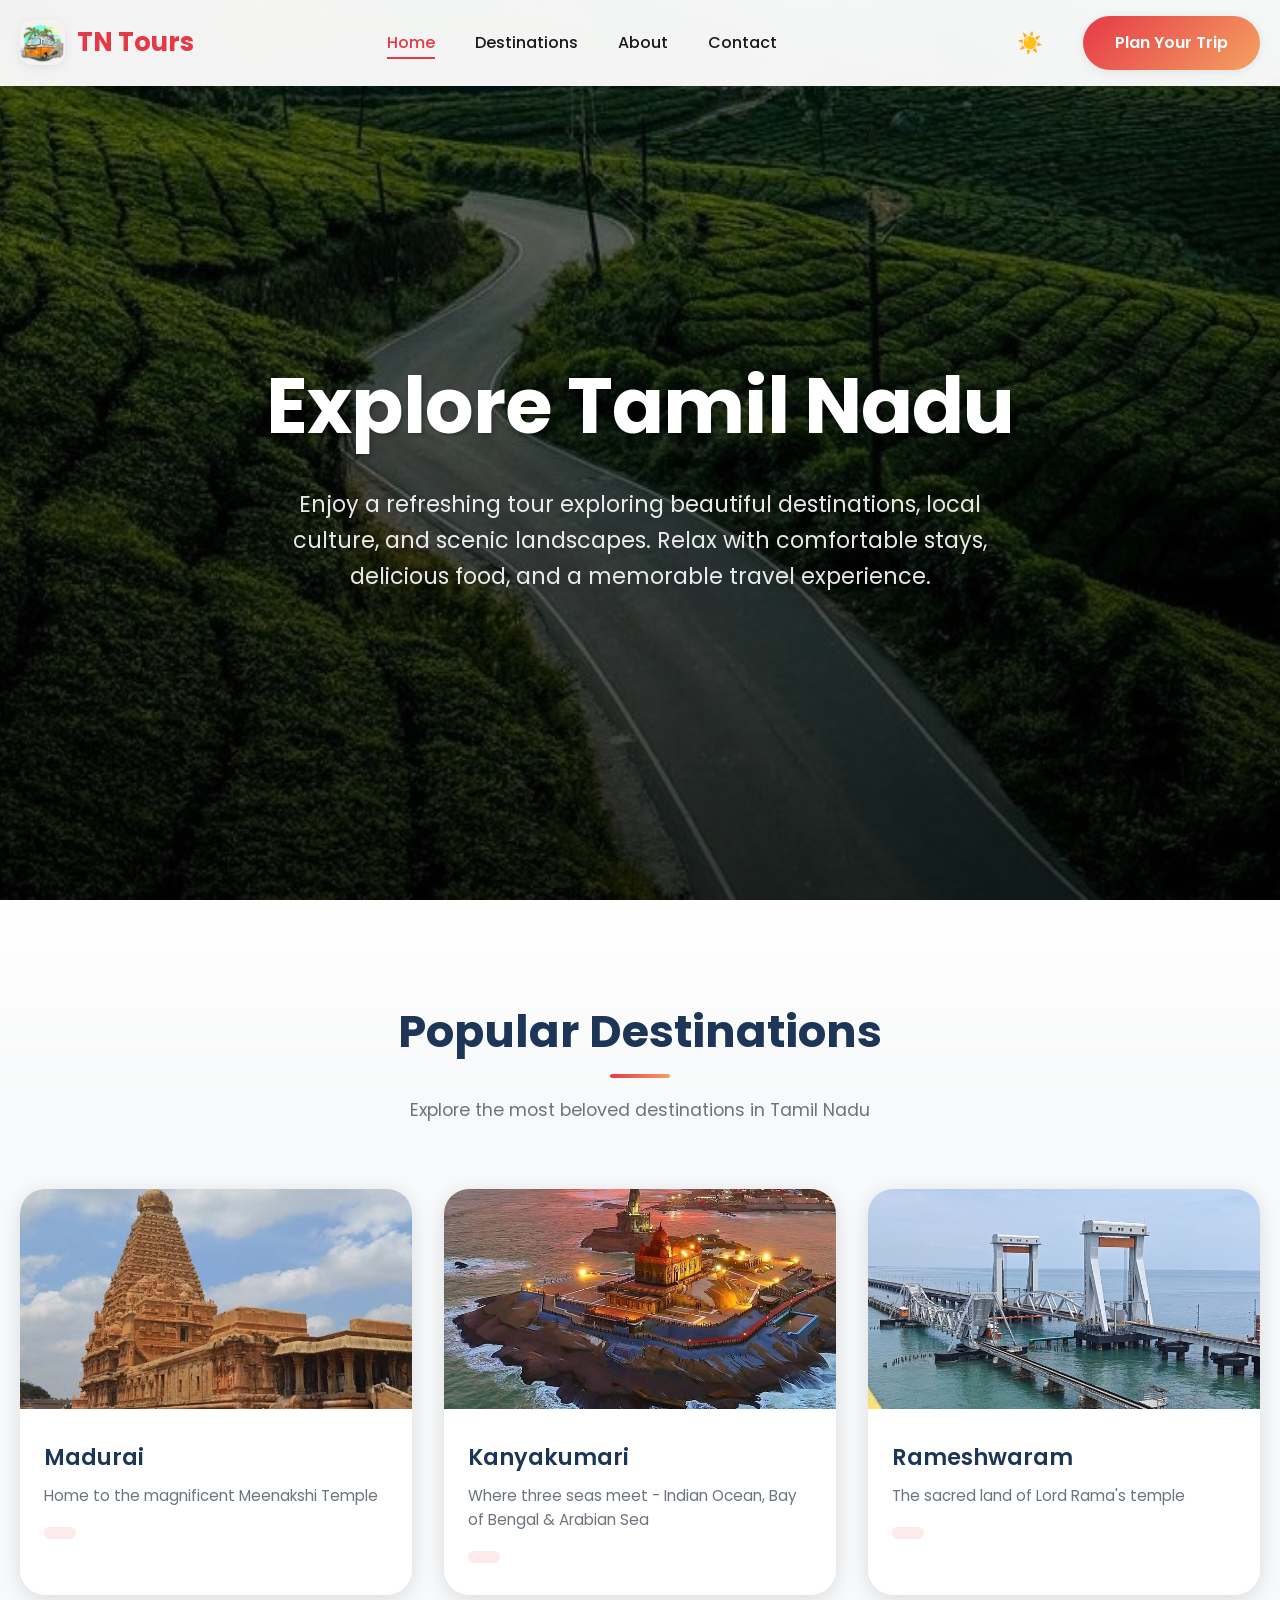
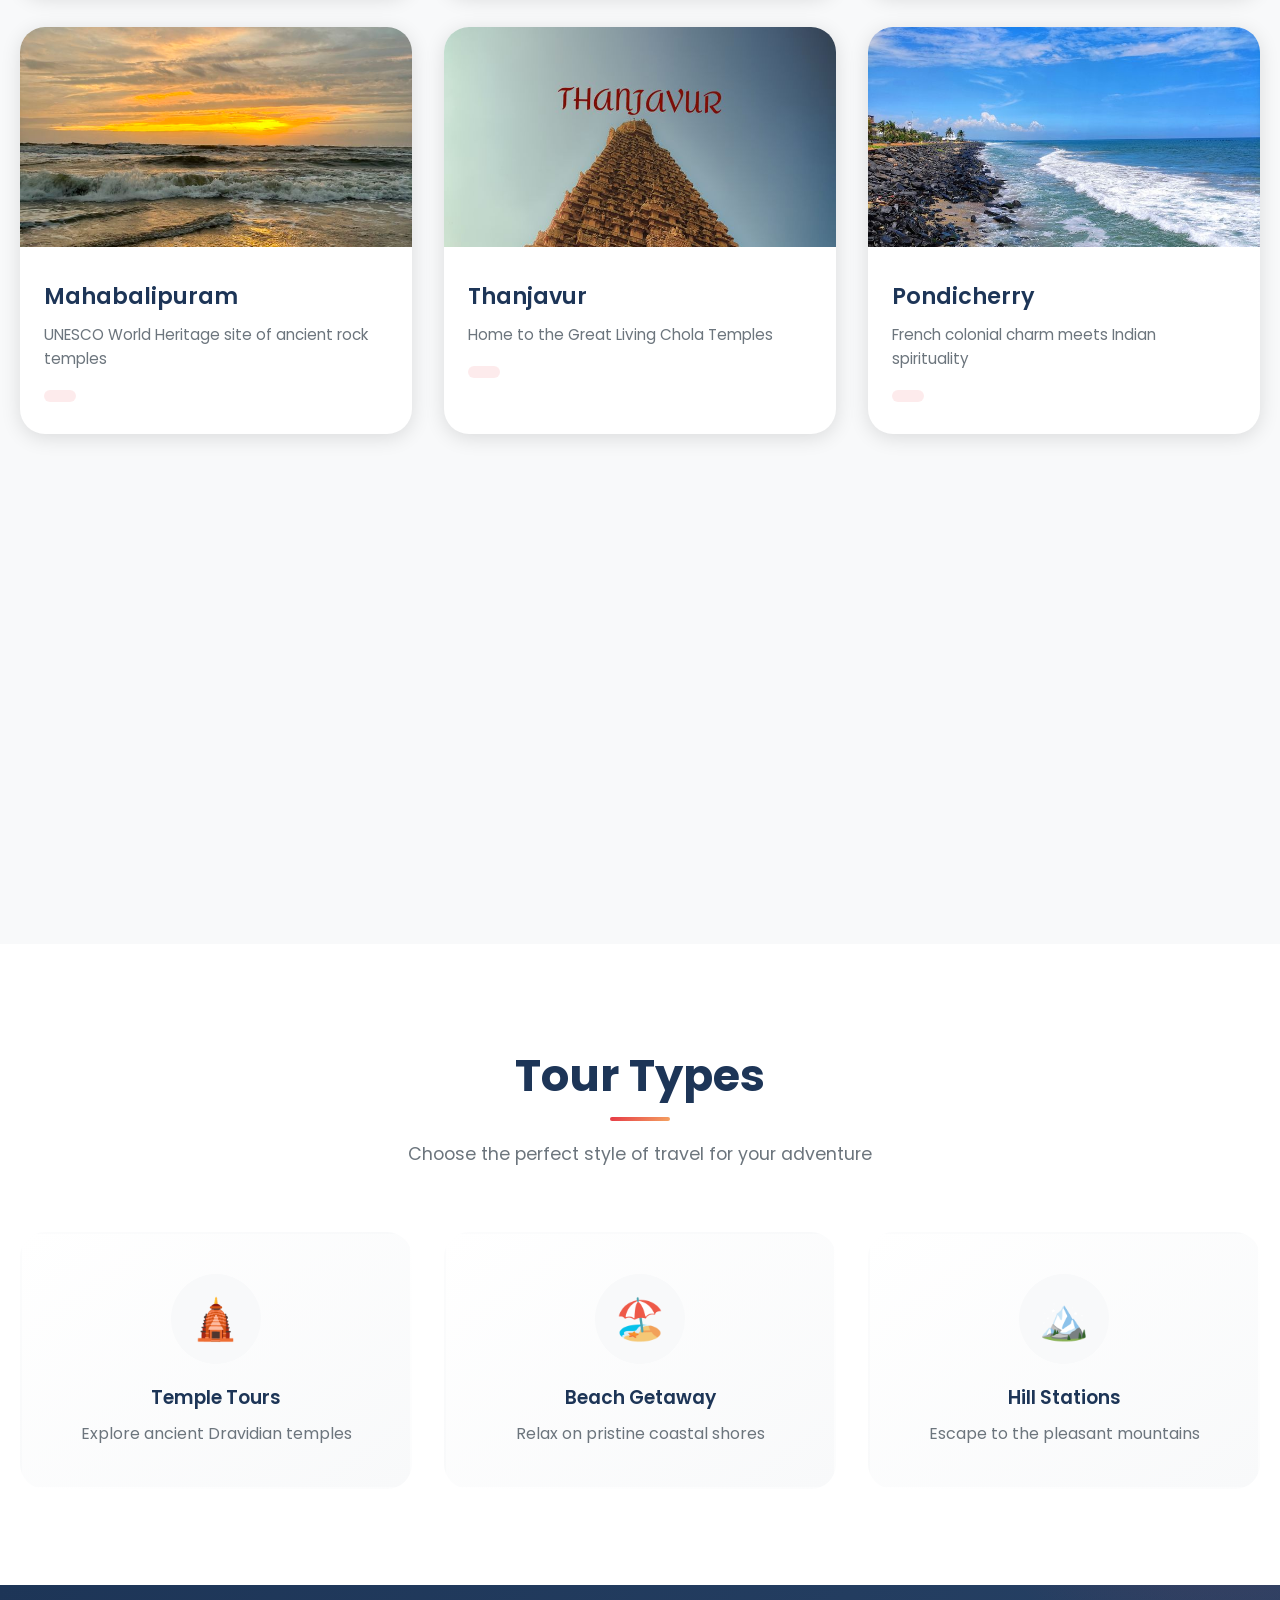
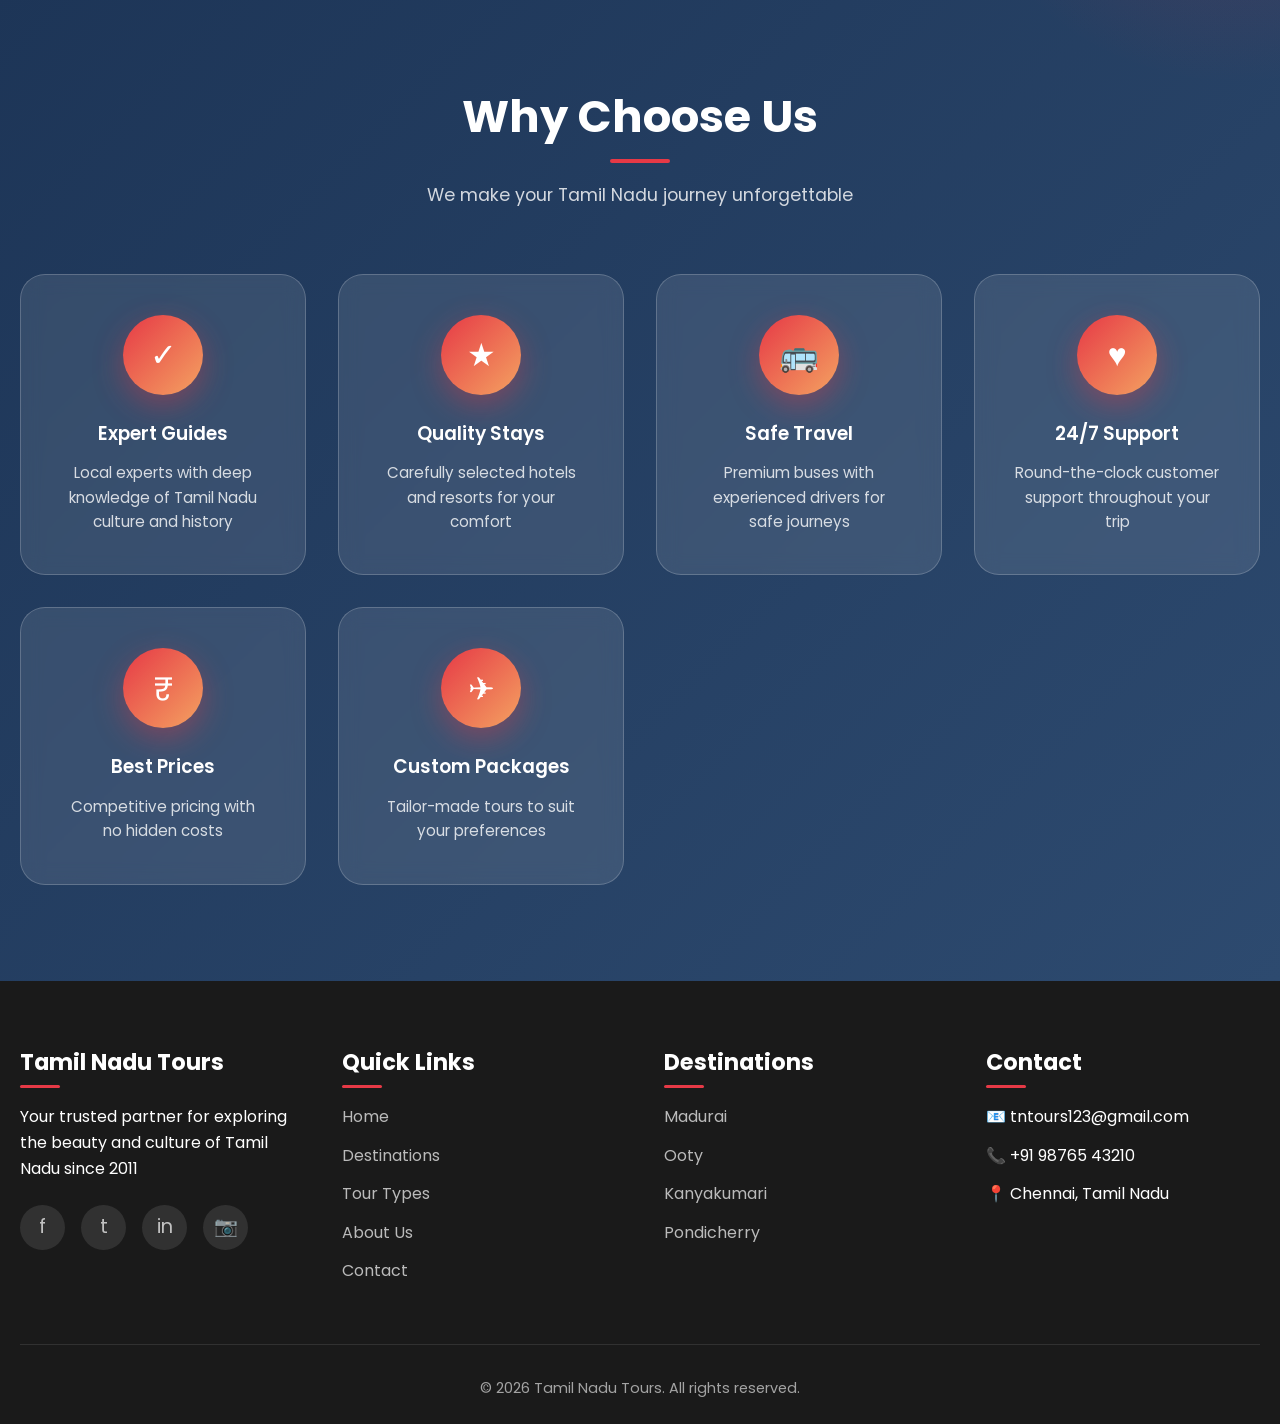
==== index.html @ 3fa40054 "moved index.html to root" ====
<!DOCTYPE html>
<html lang="en">
<head>
    <meta charset="UTF-8">
    <meta name="viewport" content="width=device-width, initial-scale=1.0">
    <title>Tamil Nadu Tour - Explore the Land of Temples</title>
    <meta name="description" content="Discover the ancient temples, pristine beaches, and rich cultural heritage of South India's most enchanting destination">
    <link href="https://fonts.googleapis.com/css2?family=Poppins:wght@300;400;500;600;700&display=swap" rel="stylesheet">
    <link rel="stylesheet" href="../CSS/styles.css">
</head>
<body>
    <div class="loading">
        <div class="loader"></div>
    </div>

    <header>
        <div class="container">
            <nav>
                <a href="#" class="logo">
                    <img src="../IMG/logo.png" alt="Tamil Nadu Tours">
                    TN Tours
                </a>
                <ul class="nav-links">
                    <li><a href="index.html" class="active">Home</a></li>
                    <li><a href="#destinations">Destinations</a></li>
                    <li><a href="about.html">About</a></li>
                    <li><a href="contact.html">Contact</a></li>
                    <li><a href="booking.html" class="mobile-cta">Book Now</a></li>
                </ul>
                <div class="nav-actions">
                    <button class="theme-toggle" id="themeToggle" aria-label="Toggle theme">
                        <span class="sun">☀️</span>
                        <span class="moon">🌙</span>
                    </button>
                    <div class="menu-toggle">
                        <span></span>
                        <span></span>
                        <span></span>
                    </div>
                </div>
                <a href="booking.html" class="btn">Plan Your Trip</a>
            </nav>
        </div>
    </header>

    <section class="hero">
        <div class="hero-content">
            <h1>Explore Tamil Nadu</h1>
            <p>Enjoy a refreshing tour exploring beautiful destinations, local culture, and scenic landscapes.
Relax with comfortable stays, delicious food, and a memorable travel experience.</p>
        </div>
    </section>

    <section class="destinations" id="destinations">
        <div class="container">
            <div class="section-title">
                <h2>Popular Destinations</h2>
                <p>Explore the most beloved destinations in Tamil Nadu</p>
            </div>
            
            <div class="destination-grid">
                <div class="destination-card animate-on-scroll stagger-1">
                    <img src="../IMG/Temple.jpg" alt="Madurai">
                    <div class="destination-info">
                        <h3>Madurai</h3>
                        <p>Home to the magnificent Meenakshi Temple</p>
                        <span class="price"></span>
                    </div>
            
                </div>
                
                <div class="destination-card animate-on-scroll stagger-2">
                    <img src="../IMG/Kanyakumari.jpg" alt="Kanyakumari">
                    <div class="destination-info">
                        <h3>Kanyakumari</h3>
                        <p>Where three seas meet - Indian Ocean, Bay of Bengal & Arabian Sea</p>
                        <span class="price"></span>
                    </div>
                </div>
                
                <div class="destination-card animate-on-scroll stagger-3">
                    <img src="../IMG/Rameshwaram.jpg" alt="Rameshwaram">
                    <div class="destination-info">
                        <h3>Rameshwaram</h3>
                        <p>The sacred land of Lord Rama's temple</p>
                        <span class="price"></span>
                    </div>
                </div>
        
                <div class="destination-card animate-on-scroll stagger-4">
                    <img src="../IMG/Mahabalipuram.jpg" alt="Mahabalipuram">
                    <div class="destination-info">
                        <h3>Mahabalipuram</h3>
                        <p>UNESCO World Heritage site of ancient rock temples</p>
                        <span class="price"></span>
                    </div>
                </div>
                
                <div class="destination-card animate-on-scroll stagger-5">
                    <img src="../IMG/Thanjavur.jpg" alt="Thanjavur">
                    <div class="destination-info">
                        <h3>Thanjavur</h3>
                        <p>Home to the Great Living Chola Temples</p>
                        <span class="price"></span>
                    </div>
                </div>
                
                <div class="destination-card animate-on-scroll stagger-6">
                    <img src="../IMG/Pondicherry.jpg" alt="Pondicherry">
                    <div class="destination-info">
                        <h3>Pondicherry</h3>
                        <p>French colonial charm meets Indian spirituality</p>
                        <span class="price"></span>
                    </div>
                </div>

                <div class="destination-card animate-on-scroll stagger-7">
                    <img src="../IMG/Kodaikanal.jpg" alt="Kodaikanal">
                    <div class="destination-info">
                        <h3>Kodaikanal</h3>
                        <p>Kodaikanal scenic hill station misty paradise</p>
                        <span class="price"></span>
                    </div>
                </div>

                <div class="destination-card animate-on-scroll stagger-8">
                    <img src="../IMG/Ooty.jpg" alt="Ooty">
                    <div class="destination-info">
                        <h3>Ooty</h3>
                        <p>Ooty cool hill station tea gardens</p>
                        <span class="price"></span>
                    </div>
                </div>
            </div>
        </div>
    </section>

    <section class="tour-types" id="tour-types">
        <div class="container">
            <div class="section-title">
                <h2>Tour Types</h2>
                <p>Choose the perfect style of travel for your adventure</p>
            </div>

            <div class="type-grid">
                <div class="type-card animate-on-scroll">
                    <span class="icon">🛕</span>
                    <h3>Temple Tours</h3>
                    <p>Explore ancient Dravidian temples</p>
                </div>
                
                <div class="type-card animate-on-scroll">
                    <span class="icon">🏖️</span>
                    <h3>Beach Getaway</h3>
                    <p>Relax on pristine coastal shores</p>
                </div>
                
                <div class="type-card animate-on-scroll">
                    <span class="icon">🏔️</span>
                    <h3>Hill Stations</h3>
                    <p>Escape to the pleasant mountains</p>
                </div>
            </div>
        </div>
    </section>

    <section class="features">
        <div class="container">
            <div class="section-title">
                <h2>Why Choose Us</h2>
                <p>We make your Tamil Nadu journey unforgettable</p>
            </div>
            
            <div class="feature-grid">
                <div class="feature-card animate-on-scroll">
                    <div class="feature-icon">✓</div>
                    <h3>Expert Guides</h3>
                    <p>Local experts with deep knowledge of Tamil Nadu culture and history</p>
                </div>
                
                <div class="feature-card animate-on-scroll">
                    <div class="feature-icon">★</div>
                    <h3>Quality Stays</h3>
                    <p>Carefully selected hotels and resorts for your comfort</p>
                </div>
                
                <div class="feature-card animate-on-scroll">
                    <div class="feature-icon">🚌</div>
                    <h3>Safe Travel</h3>
                    <p>Premium buses with experienced drivers for safe journeys</p>
                </div>
                
                <div class="feature-card animate-on-scroll">
                    <div class="feature-icon">♥</div>
                    <h3>24/7 Support</h3>
                    <p>Round-the-clock customer support throughout your trip</p>
                </div>
                
                <div class="feature-card animate-on-scroll">
                    <div class="feature-icon">₹</div>
                    <h3>Best Prices</h3>
                    <p>Competitive pricing with no hidden costs</p>
                </div>
                
                <div class="feature-card animate-on-scroll">
                    <div class="feature-icon">✈</div>
                    <h3>Custom Packages</h3>
                    <p>Tailor-made tours to suit your preferences</p>
                </div>
            </div>
        </div>
    </section>

    <footer>
        <div class="container">
            <div class="footer-grid">
                <div class="footer-col">
                    <h3>Tamil Nadu Tours</h3>
                    <p>Your trusted partner for exploring the beauty and culture of Tamil Nadu since 2011</p>
                    <div class="social-links">
                        <a href="#">f</a>
                        <a href="#">t</a>
                        <a href="#">in</a>
                        <a href="#">📷</a>
                    </div>
                </div>
                
                <div class="footer-col">
                    <h3>Quick Links</h3>
                    <ul>
                        <li><a href="#">Home</a></li>
                        <li><a href="#destinations">Destinations</a></li>
                        <li><a href="#tour-types">Tour Types</a></li>
                        <li><a href="about.html">About Us</a></li>
                        <li><a href="contact.html">Contact</a></li>
                    </ul>
                </div>
                
                <div class="footer-col">
                    <h3>Destinations</h3>
                    <ul>
                        <li><a href="#">Madurai</a></li>
                        <li><a href="#">Ooty</a></li>
                        <li><a href="#">Kanyakumari</a></li>
                        <li><a href="#">Pondicherry</a></li>
                    </ul>
                </div>
                
                <div class="footer-col">
                    <h3>Contact</h3>
                    <ul>
                        <li>📧 tntours123@gmail.com</li>
                        <li>📞 +91 98765 43210</li>
                        <li>📍 Chennai, Tamil Nadu</li>
                    </ul>
                </div>
            </div>
            
            <div class="footer-bottom">
                <p>© 2026 Tamil Nadu Tours. All rights reserved.</p>
            </div>
        </div>
    </footer>
    <script src="../JS/script.js"></script>
</body>
</html>
---- CSS/styles.css ----
:root {
    --primary: #e63946;
    --primary-dark: #c1121f;
    --primary-light: #ff6b6b;
    --secondary: #1d3557;
    --secondary-light: #2d4a6f;
    --accent: #f4a261;
    --accent-light: #f7b98a;
    --light: #f8f9fa;
    --light-alt: #e9ecef;
    --dark: #1a1a1a;
    --dark-alt: #2d2d2d;
    --gray: #6c757d;
    --gray-light: #adb5bd;
    --white: #ffffff;
    --shadow-sm: 0 2px 10px rgba(0,0,0,0.08);
    --shadow-md: 0 4px 20px rgba(0,0,0,0.12);
    --shadow-lg: 0 10px 40px rgba(0,0,0,0.15);
    --shadow-glow: 0 0 30px rgba(230, 57, 70, 0.3);
    --transition: all 0.3s cubic-bezier(0.4, 0, 0.2, 1);
    --transition-slow: all 0.5s cubic-bezier(0.4, 0, 0.2, 1);
    --glass: rgba(255, 255, 255, 0.1);
    --glass-border: rgba(255, 255, 255, 0.2);
    --radius-sm: 8px;
    --radius-md: 15px;
    --radius-lg: 25px;
    --radius-xl: 40px;
    --gradient-hero: linear-gradient(135deg, #1d3557 0%, #457b9d 100%);
    --gradient-card: linear-gradient(145deg, #ffffff 0%, #f8f9fa 100%);
    --gradient-accent: linear-gradient(135deg, #e63946 0%, #f4a261 100%);
}

[data-theme="dark"] {
    --light: #1a1a1a;
    --light-alt: #2d2d2d;
    --dark: #ffffff;
    --dark-alt: #b0b0b0;
    --gray: #7a7a7a;
    --gray-light: #5a5a5a;
    --white: #1a1a1a;
    --glass: rgba(0, 0, 0, 0.2);
    --glass-border: rgba(255, 255, 255, 0.1);
    --gradient-card: linear-gradient(145deg, #2d2d2d 0%, #1a1a1a 100%);
}

* {
    margin: 0;
    padding: 0;
    box-sizing: border-box;
    font-family: 'Poppins', sans-serif;
}

html {
    scroll-behavior: smooth;
}

body {
    background: var(--light);
    color: var(--dark);
    line-height: 1.6;
    overflow-x: hidden;
}

.container {
    max-width: 1400px;
    margin: 0 auto;
    padding: 0 20px;
}

/* Scrollbar */
::-webkit-scrollbar {
    width: 10px;
}

::-webkit-scrollbar-track {
    background: var(--light);
}

::-webkit-scrollbar-thumb {
    background: var(--primary);
    border-radius: 5px;
}

::-webkit-scrollbar-thumb:hover {
    background: var(--primary-dark);
}

/* Header */
header {
    background: rgba(255, 255, 255, 0.95);
    backdrop-filter: blur(20px);
    box-shadow: var(--shadow-sm);
    position: fixed;
    width: 100%;
    top: 0;
    z-index: 1000;
    transition: var(--transition);
}

[data-theme="dark"] header {
    background: rgba(26, 26, 26, 0.95);
}

header.scrolled {
    padding: 0;
    box-shadow: var(--shadow-md);
}

nav {
    display: flex;
    justify-content: space-between;
    align-items: center;
    padding: 1rem 0;
    gap: 2rem;
}

nav > .logo {
    flex-shrink: 0;
}

nav > .nav-links {
    flex: 1;
    justify-content: center;
}

nav > .nav-actions {
    flex-shrink: 0;
}

nav > .btn {
    flex-shrink: 0;
    display: inline-flex;
}

@media (max-width: 768px) {
    nav > .btn {
        display: none;
    }
}

.logo {
    display: flex;
    align-items: center;
    gap: 12px;
    font-size: 1.6rem;
    font-weight: 700;
    color: var(--primary);
    text-decoration: none;
    transition: var(--transition);
}

.logo:hover {
    transform: scale(1.02);
}

.logo img {
    width: 45px;
    height: 45px;
    border-radius: 12px;
    object-fit: cover;
    box-shadow: var(--shadow-sm);
}

.nav-links {
    display: flex;
    gap: 2.5rem;
    list-style: none;
}

.mobile-cta {
    display: none;
}

@media (max-width: 768px) {
    .mobile-cta {
        display: block;
    }
    
    .mobile-cta a {
        display: inline-block;
        padding: 12px 30px;
        background: var(--primary);
        color: var(--white);
        text-decoration: none;
        border-radius: var(--radius-xl);
        font-weight: 600;
    }
    
    nav > .btn {
        display: none;
    }
}

@media (max-width: 768px) {
    .mobile-cta {
        display: block;
    }
    
    .mobile-cta a {
        display: inline-block;
        padding: 12px 30px;
        background: var(--primary);
        color: var(--white);
        text-decoration: none;
        border-radius: var(--radius-xl);
        font-weight: 600;
    }
}

.nav-links a {
    text-decoration: none;
    color: var(--dark);
    font-weight: 500;
    font-size: 1rem;
    transition: var(--transition);
    position: relative;
}

.nav-links a::after {
    content: '';
    position: absolute;
    bottom: -5px;
    left: 0;
    width: 0;
    height: 2px;
    background: var(--primary);
    transition: var(--transition);
}

.nav-links a:hover::after,
.nav-links a.active::after {
    width: 100%;
}

.nav-links a:hover,
.nav-links a.active {
    color: var(--primary);
}

/* Buttons */
.btn {
    display: inline-flex;
    align-items: center;
    justify-content: center;
    gap: 8px;
    padding: 14px 32px;
    background: var(--gradient-accent);
    color: var(--white);
    text-decoration: none;
    border-radius: var(--radius-xl);
    font-weight: 600;
    font-size: 1rem;
    transition: var(--transition);
    border: none;
    cursor: pointer;
    box-shadow: var(--shadow-sm);
    position: relative;
    overflow: hidden;
}

.btn::before {
    content: '';
    position: absolute;
    top: 0;
    left: -100%;
    width: 100%;
    height: 100%;
    background: linear-gradient(90deg, transparent, rgba(255,255,255,0.2), transparent);
    transition: 0.5s;
}

.btn:hover::before {
    left: 100%;
}

.btn:hover {
    transform: translateY(-3px);
    box-shadow: var(--shadow-glow);
}

.btn:active {
    transform: translateY(-1px);
}

.btn-outline {
    background: transparent;
    border: 2px solid var(--primary);
    color: var(--primary);
}

.btn-outline:hover {
    background: var(--primary);
    color: var(--white);
}

.btn-sm {
    padding: 10px 20px;
    font-size: 0.9rem;
}

.btn-lg {
    padding: 18px 40px;
    font-size: 1.1rem;
}

/* Hero Section */
.hero {
    height: 100vh;
    background: linear-gradient(rgba(0,0,0,0.3), rgba(0,0,0,0.4)), url('../IMG/tour\ card.jpg');
    background-size: cover;
    background-position: center;
    background-attachment: fixed;
    display: flex;
    align-items: center;
    justify-content: center;
    text-align: center;
    padding-top: 80px;
    position: relative;
    overflow: hidden;
}

.hero::before {
    content: '';
    position: absolute;
    top: 0;
    left: 0;
    right: 0;
    bottom: 0;
    background: linear-gradient(180deg, transparent 0%, rgba(0,0,0,0.5) 100%);
}

.hero-content {
    max-width: 900px;
    padding: 0 20px;
    position: relative;
    z-index: 1;
    animation: fadeInUp 1s ease-out;
}

@keyframes fadeInUp {
    from {
        opacity: 0;
        transform: translateY(30px);
    }
    to {
        opacity: 1;
        transform: translateY(0);
    }
}

.hero h1 {
    font-size: clamp(2.5rem, 6vw, 5rem);
    color: var(--white);
    margin-bottom: 1.2rem;
    text-shadow: 2px 2px 4px rgba(0,0,0,0.3);
    font-weight: 700;
    letter-spacing: -1px;
}

[data-theme="dark"] .hero h1 {
    color: #ffffff;
    text-shadow: none;
}

.hero p {
    font-size: clamp(1rem, 2vw, 1.4rem);
    color: rgba(255,255,255,0.9);
    margin-bottom: 2.5rem;
    max-width: 700px;
    margin-left: auto;
    margin-right: auto;
}

/* Search Box */
.search-box {
    background: rgba(255, 255, 255, 0.95);
    backdrop-filter: blur(20px);
    padding: 2rem;
    border-radius: var(--radius-lg);
    box-shadow: var(--shadow-lg);
    display: grid;
    grid-template-columns: repeat(4, 1fr);
    gap: 1rem;
    animation: fadeInUp 1s ease-out 0.3s both;
}

.search-box input, 
.search-box select {
    padding: 16px 20px;
    border: 2px solid var(--light-alt);
    border-radius: var(--radius-md);
    font-size: 1rem;
    transition: var(--transition);
    background: var(--white);
    color: var(--dark);
    width: 100%;
}

[data-theme="dark"] .search-box input,
[data-theme="dark"] .search-box select {
    background: var(--light-alt);
    border-color: var(--dark-alt);
    color: var(--dark);
}

.search-box input:focus, 
.search-box select:focus {
    outline: none;
    border-color: var(--primary);
    box-shadow: 0 0 0 4px rgba(230, 57, 70, 0.1);
}

.search-box .btn {
    padding: 16px 30px;
}

/* Section Titles */
.section-title {
    text-align: center;
    margin-bottom: 4rem;
}

.section-title h2 {
    font-size: clamp(2rem, 4vw, 2.8rem);
    color: var(--secondary);
    margin-bottom: 0.8rem;
    font-weight: 700;
    position: relative;
    display: inline-block;
}

.section-title h2::after {
    content: '';
    position: absolute;
    bottom: -10px;
    left: 50%;
    transform: translateX(-50%);
    width: 60px;
    height: 4px;
    background: var(--gradient-accent);
    border-radius: 2px;
}

.section-title p {
    color: var(--gray);
    font-size: 1.1rem;
    max-width: 600px;
    margin: 1rem auto 0;
}

/* Destinations */
.destinations {
    padding: 6rem 0;
    background: var(--light);
    position: relative;
}

.destinations::before {
    content: '';
    position: absolute;
    top: 0;
    left: 0;
    right: 0;
    height: 200px;
    background: linear-gradient(180deg, var(--white) 0%, transparent 100%);
}

.destination-grid {
    display: grid;
    grid-template-columns: repeat(auto-fit, minmax(320px, 1fr));
    gap: 2rem;
}

.destination-card {
    background: var(--white);
    border-radius: var(--radius-lg);
    overflow: hidden;
    box-shadow: var(--shadow-md);
    transition: var(--transition-slow);
    position: relative;
    cursor: pointer;
}

[data-theme="dark"] .destination-card {
    background: var(--gradient-card);
}

.destination-card::before {
    content: '';
    position: absolute;
    top: 0;
    left: 0;
    right: 0;
    bottom: 0;
    background: linear-gradient(180deg, transparent 50%, rgba(0,0,0,0.8) 100%);
    opacity: 0;
    transition: var(--transition);
    z-index: 1;
}

.destination-card:hover::before {
    opacity: 1;
}

.destination-card:hover {
    transform: translateY(-15px) rotateX(2deg);
    box-shadow: var(--shadow-lg);
}

.destination-card img {
    width: 100%;
    height: 220px;
    object-fit: cover;
    transition: var(--transition-slow);
}

.destination-card:hover img {
    transform: scale(1.1);
}

.destination-info {
    padding: 1.5rem;
    position: relative;
    z-index: 2;
    transform: translateY(0);
    transition: var(--transition);
}

.destination-card:hover .destination-info {
    transform: translateY(-60px);
}

.destination-info h3 {
    font-size: 1.4rem;
    color: var(--secondary);
    margin-bottom: 0.5rem;
    font-weight: 600;
}

.destination-info p {
    color: var(--gray);
    margin-bottom: 0.8rem;
    font-size: 0.95rem;
}

.destination-info .price {
    font-size: 1.3rem;
    color: var(--primary);
    font-weight: 700;
    display: inline-block;
    padding: 6px 16px;
    background: rgba(230, 57, 70, 0.1);
    border-radius: var(--radius-sm);
}

.destination-card .book-btn {
    position: absolute;
    bottom: 20px;
    right: 20px;
    z-index: 3;
    opacity: 0;
    transform: translateY(20px);
    transition: var(--transition);
}

.destination-card:hover .book-btn {
    opacity: 1;
    transform: translateY(0);
}

/* Tour Types */
.tour-types {
    padding: 6rem 0;
    background: var(--white);
}

[data-theme="dark"] .tour-types {
    background: var(--light-alt);
}

.type-grid {
    display: grid;
    grid-template-columns: repeat(auto-fit, minmax(260px, 1fr));
    gap: 2rem;
}

.type-card {
    padding: 2.5rem 2rem;
    background: var(--gradient-card);
    border-radius: var(--radius-lg);
    text-align: center;
    transition: var(--transition-slow);
    cursor: pointer;
    border: 2px solid transparent;
    position: relative;
    overflow: hidden;
}

.type-card::before {
    content: '';
    position: absolute;
    top: 0;
    left: 0;
    right: 0;
    bottom: 0;
    background: var(--gradient-accent);
    opacity: 0;
    transition: var(--transition);
    z-index: 0;
}

.type-card:hover {
    transform: translateY(-10px);
    border-color: var(--primary);
    box-shadow: var(--shadow-glow);
}

.type-card:hover::before {
    opacity: 1;
}

.type-card:hover h3,
.type-card:hover p {
    color: var(--white);
}

.type-card img,
.type-card .icon {
    width: 90px;
    height: 90px;
    margin: 0 auto 1.2rem;
    border-radius: 50%;
    object-fit: cover;
    display: flex;
    align-items: center;
    justify-content: center;
    font-size: 2.5rem;
    background: var(--light);
    position: relative;
    z-index: 1;
    transition: var(--transition);
}

.type-card:hover img {
    background: rgba(255,255,255,0.2);
}

.type-card h3 {
    margin-bottom: 0.5rem;
    color: var(--secondary);
    font-weight: 600;
    position: relative;
    z-index: 1;
    transition: var(--transition);
}

.type-card p {
    color: var(--gray);
    position: relative;
    z-index: 1;
    transition: var(--transition);
}

/* Features */
.features {
    padding: 6rem 0;
    background: linear-gradient(135deg, var(--secondary) 0%, var(--secondary-light) 100%);
    position: relative;
    overflow: hidden;
}

.features::before {
    content: '';
    position: absolute;
    top: -50%;
    right: -20%;
    width: 600px;
    height: 600px;
    background: radial-gradient(circle, rgba(230, 57, 70, 0.2) 0%, transparent 70%);
    animation: pulse 4s ease-in-out infinite;
}

@keyframes pulse {
    0%, 100% { transform: scale(1); opacity: 0.5; }
    50% { transform: scale(1.2); opacity: 0.8; }
}

.features .section-title h2 {
    color: var(--white);
}

.features .section-title p {
    color: rgba(255,255,255,0.8);
}

.features .section-title h2::after {
    background: var(--primary);
}

.feature-grid {
    display: grid;
    grid-template-columns: repeat(auto-fit, minmax(280px, 1fr));
    gap: 2rem;
}

.feature-card {
    padding: 2.5rem;
    background: rgba(255,255,255,0.1);
    backdrop-filter: blur(10px);
    border-radius: var(--radius-lg);
    text-align: center;
    transition: var(--transition);
    border: 1px solid var(--glass-border);
    position: relative;
    overflow: hidden;
}

.feature-card::before {
    content: '';
    position: absolute;
    top: 0;
    left: 0;
    right: 0;
    height: 3px;
    background: var(--gradient-accent);
    transform: scaleX(0);
    transition: var(--transition);
}

.feature-card:hover {
    transform: translateY(-10px);
    background: rgba(255,255,255,0.15);
}

.feature-card:hover::before {
    transform: scaleX(1);
}

.feature-icon {
    width: 80px;
    height: 80px;
    background: var(--gradient-accent);
    border-radius: 50%;
    display: flex;
    align-items: center;
    justify-content: center;
    margin: 0 auto 1.5rem;
    font-size: 2rem;
    color: var(--white);
    box-shadow: 0 10px 30px rgba(230, 57, 70, 0.4);
    transition: var(--transition);
}

.feature-card:hover .feature-icon {
    transform: scale(1.1) rotate(10deg);
    box-shadow: var(--shadow-glow);
}

.feature-card h3 {
    margin-bottom: 0.8rem;
    color: var(--white);
    font-weight: 600;
}

.feature-card p {
    color: rgba(255,255,255,0.8);
    font-size: 0.95rem;
}

/* Footer */
footer {
    background: var(--dark);
    color: var(--white);
    padding: 4rem 0 1.5rem;
}

[data-theme="dark"] footer {
    background: #0d0d0d;
}

.footer-grid {
    display: grid;
    grid-template-columns: repeat(auto-fit, minmax(220px, 1fr));
    gap: 3rem;
    margin-bottom: 3rem;
}

.footer-col h3 {
    margin-bottom: 1.5rem;
    font-size: 1.4rem;
    color: var(--white);
    position: relative;
    display: inline-block;
}

.footer-col h3::after {
    content: '';
    position: absolute;
    bottom: -8px;
    left: 0;
    width: 40px;
    height: 3px;
    background: var(--primary);
    border-radius: 2px;
}

.footer-col ul {
    list-style: none;
}

.footer-col ul li {
    margin-bottom: 0.8rem;
}

.footer-col a {
    color: rgba(255,255,255,0.7);
    text-decoration: none;
    transition: var(--transition);
    display: inline-block;
}

.footer-col a:hover {
    color: var(--primary);
    transform: translateX(5px);
}

.social-links {
    display: flex;
    gap: 1rem;
    margin-top: 1.5rem;
}

.social-links a {
    width: 45px;
    height: 45px;
    background: rgba(255,255,255,0.1);
    border-radius: 50%;
    display: flex;
    align-items: center;
    justify-content: center;
    transition: var(--transition);
    font-size: 1.2rem;
}

.social-links a:hover {
    background: var(--primary);
    transform: translateY(-5px);
}

.footer-bottom {
    text-align: center;
    padding-top: 2rem;
    border-top: 1px solid rgba(255,255,255,0.1);
}

.footer-bottom p {
    color: rgba(255,255,255,0.6);
    font-size: 0.9rem;
}

/* Page Header */
.page-header {
    background: linear-gradient(rgba(29,53,87,0.85), rgba(29,53,87,0.85)), url('../IMG/Temple.jpg');
    background-size: cover;
    background-position: center;
    background-attachment: fixed;
    padding: 150px 0 80px;
    text-align: center;
    color: var(--white);
    position: relative;
}

.page-header::before {
    content: '';
    position: absolute;
    top: 0;
    left: 0;
    right: 0;
    bottom: 0;
    background: linear-gradient(180deg, rgba(29,53,87,0.7) 0%, rgba(29,53,87,0.5) 100%);
}

.page-header .container {
    position: relative;
    z-index: 1;
}

.page-header h1 {
    font-size: clamp(2rem, 5vw, 3.5rem);
    margin-bottom: 0.8rem;
    animation: fadeInUp 0.8s ease-out;
}

.page-header p {
    font-size: 1.2rem;
    opacity: 0.9;
    animation: fadeInUp 0.8s ease-out 0.2s both;
}

/* Booking Form */
.booking-section {
    padding: 5rem 0;
}

.booking-form {
    background: var(--white);
    padding: 3rem;
    border-radius: var(--radius-lg);
    box-shadow: var(--shadow-lg);
}

[data-theme="dark"] .booking-form {
    background: var(--light-alt);
}

.section-heading {
    grid-column: 1 / -1;
    font-size: 1.2rem;
    font-weight: 600;
    color: var(--secondary);
    margin-bottom: 0.5rem;
    padding-bottom: 0.5rem;
    border-bottom: 2px solid var(--primary);
    display: flex;
    align-items: center;
    gap: 0.5rem;
}

.section-heading .icon {
    font-size: 1.4rem;
}

.form-grid {
    display: grid;
    grid-template-columns: repeat(2, 1fr);
    gap: 1.5rem;
    margin-bottom: 2rem;
    padding: 1.5rem;
    background: var(--light-alt);
    border-radius: var(--radius-md);
}

.form-group {
    margin-bottom: 0.5rem;
}

.form-group label {
    display: block;
    margin-bottom: 0.6rem;
    font-weight: 600;
    color: var(--secondary);
    font-size: 0.95rem;
}

.form-group input, 
.form-group select, 
.form-group textarea {
    width: 100%;
    padding: 16px 20px;
    border: 2px solid var(--light-alt);
    border-radius: var(--radius-md);
    font-size: 1rem;
    transition: var(--transition);
    background: var(--white);
    color: var(--dark);
}

[data-theme="dark"] .form-group input,
[data-theme="dark"] .form-group select,
[data-theme="dark"] .form-group textarea {
    background: var(--light);
    border-color: var(--dark-alt);
    color: var(--dark);
}

.form-group input:focus, 
.form-group select:focus, 
.form-group textarea:focus {
    outline: none;
    border-color: var(--primary);
    box-shadow: 0 0 0 4px rgba(230, 57, 70, 0.1);
}

.form-group.full-width {
    grid-column: 1 / -1;
}

/* Selection Cards */
.selection-grid {
    display: grid;
    grid-template-columns: repeat(auto-fit, minmax(160px, 1fr));
    gap: 1rem;
}

.selection-card {
    padding: 1.5rem;
    background: var(--light);
    border: 2px solid transparent;
    border-radius: var(--radius-md);
    text-align: center;
    cursor: pointer;
    transition: var(--transition);
    position: relative;
    overflow: hidden;
}

[data-theme="dark"] .selection-card {
    background: var(--dark-alt);
}

.selection-card::before {
    content: '';
    position: absolute;
    top: 0;
    left: 0;
    right: 0;
    bottom: 0;
    background: var(--primary);
    opacity: 0;
    transition: var(--transition);
}

.selection-card:hover {
    border-color: var(--primary);
    transform: translateY(-5px);
}

.selection-card.selected {
    border-color: var(--primary);
    background: rgba(230, 57, 70, 0.1);
}

.selection-card.selected::before {
    opacity: 0.05;
}

.selection-card .icon {
    font-size: 2.2rem;
    margin-bottom: 0.6rem;
    display: block;
    position: relative;
    z-index: 1;
}

.selection-card h4 {
    color: var(--secondary);
    font-weight: 600;
    margin-bottom: 0.3rem;
    position: relative;
    z-index: 1;
}

.selection-card p {
    color: var(--gray);
    font-size: 0.85rem;
    position: relative;
    z-index: 1;
}

/* Payment Section */
.payment-section {
    padding: 5rem 0;
}

.payment-container {
    display: grid;
    grid-template-columns: 1.5fr 1fr;
    gap: 2.5rem;
}

.payment-methods {
    background: var(--white);
    padding: 2.5rem;
    border-radius: var(--radius-lg);
    box-shadow: var(--shadow-lg);
}

[data-theme="dark"] .payment-methods {
    background: var(--light-alt);
}

.payment-methods h3 {
    color: var(--secondary);
    margin-bottom: 1.5rem;
    font-size: 1.4rem;
}

.method-options {
    display: grid;
    grid-template-columns: repeat(4, 1fr);
    gap: 1rem;
    margin-bottom: 2rem;
}

.method-option {
    padding: 1.5rem 1rem;
    background: var(--light);
    border: 2px solid transparent;
    border-radius: var(--radius-md);
    text-align: center;
    cursor: pointer;
    transition: var(--transition);
}

[data-theme="dark"] .method-option {
    background: var(--dark-alt);
}

.method-option:hover,
.method-option.selected {
    border-color: var(--primary);
    background: rgba(230, 57, 70, 0.1);
}

.method-option .icon {
    font-size: 2rem;
    margin-bottom: 0.5rem;
    display: block;
}

.method-option h4 {
    color: var(--secondary);
    font-weight: 500;
}

.card-form {
    margin-top: 1.5rem;
}

.summary-card {
    background: var(--white);
    padding: 2rem;
    border-radius: var(--radius-lg);
    box-shadow: var(--shadow-lg);
    height: fit-content;
    position: sticky;
    top: 100px;
}

[data-theme="dark"] .summary-card {
    background: var(--light-alt);
}

.summary-card h3 {
    color: var(--secondary);
    margin-bottom: 1.5rem;
    padding-bottom: 1rem;
    border-bottom: 2px solid var(--light-alt);
}

.summary-row {
    display: flex;
    justify-content: space-between;
    margin-bottom: 1rem;
    padding-bottom: 1rem;
    border-bottom: 1px solid var(--light-alt);
}

.summary-row:last-child {
    border-bottom: none;
}

.summary-row.total {
    border-top: 2px solid var(--primary);
    padding-top: 1rem;
    margin-top: 1rem;
    font-size: 1.3rem;
    font-weight: 700;
    color: var(--primary);
    border-bottom: none;
}

.summary-card .btn {
    width: 100%;
    margin-top: 1.5rem;
}

/* Mobile Menu Toggle */
.menu-toggle {
    display: none;
    flex-direction: column;
    gap: 6px;
    cursor: pointer;
    padding: 10px;
    z-index: 1001;
}

.menu-toggle span {
    width: 28px;
    height: 3px;
    background: var(--dark);
    border-radius: 3px;
    transition: var(--transition);
}

.menu-toggle.active span:nth-child(1) {
    transform: rotate(45deg) translate(6px, 6px);
}

.menu-toggle.active span:nth-child(2) {
    opacity: 0;
}

.menu-toggle.active span:nth-child(3) {
    transform: rotate(-45deg) translate(6px, -6px);
}

/* Toast Notifications */
.toast-container {
    position: fixed;
    top: 100px;
    right: 20px;
    z-index: 10000;
    display: flex;
    flex-direction: column;
    gap: 10px;
}

.toast {
    padding: 1rem 1.5rem;
    background: var(--white);
    border-radius: var(--radius-md);
    box-shadow: var(--shadow-lg);
    display: flex;
    align-items: center;
    gap: 12px;
    animation: slideIn 0.3s ease-out;
    max-width: 350px;
}

@keyframes slideIn {
    from {
        opacity: 0;
        transform: translateX(100px);
    }
    to {
        opacity: 1;
        transform: translateX(0);
    }
}

.toast.success {
    border-left: 4px solid #28a745;
}

.toast.error {
    border-left: 4px solid #dc3545;
}

.toast.warning {
    border-left: 4px solid #ffc107;
}

.toast-icon {
    font-size: 1.5rem;
}

.toast-message {
    flex: 1;
}

.toast-title {
    font-weight: 600;
    color: var(--dark);
    margin-bottom: 2px;
}

.toast-text {
    font-size: 0.9rem;
    color: var(--gray);
}

/* Theme Toggle */
.theme-toggle {
    background: none;
    border: none;
    cursor: pointer;
    padding: 8px;
    border-radius: 50%;
    transition: var(--transition);
    display: flex;
    align-items: center;
    justify-content: center;
}

.theme-toggle:hover {
    background: var(--light-alt);
}

.theme-toggle .sun,
.theme-toggle .moon {
    font-size: 1.3rem;
    transition: var(--transition);
}

.theme-toggle .sun {
    display: block;
}

.theme-toggle .moon {
    display: none;
}

[data-theme="dark"] .theme-toggle .sun {
    display: none;
}

[data-theme="dark"] .theme-toggle .moon {
    display: block;
}

/* Loading Animation */
.loading {
    position: fixed;
    top: 0;
    left: 0;
    right: 0;
    bottom: 0;
    background: var(--white);
    display: flex;
    align-items: center;
    justify-content: center;
    z-index: 9999;
    transition: opacity 0.5s ease;
}

.loading.hidden {
    opacity: 0;
    pointer-events: none;
}

.loader {
    width: 50px;
    height: 50px;
    border: 4px solid var(--light-alt);
    border-top-color: var(--primary);
    border-radius: 50%;
    animation: spin 1s linear infinite;
}

@keyframes spin {
    to { transform: rotate(360deg); }
}

/* Counter Animation */
.counter {
    display: inline-block;
}

/* Responsive */
@media (max-width: 1200px) {
    .container {
        max-width: 1100px;
    }
    
    .search-box {
        grid-template-columns: repeat(2, 1fr);
    }
    
    .destination-grid {
        grid-template-columns: repeat(3, 1fr);
    }
}

@media (max-width: 992px) {
    .container {
        max-width: 900px;
    }
    
    .menu-toggle {
        display: flex;
    }
    
    .nav-links {
        display: flex;
        position: fixed;
        top: 70px;
        left: 0;
        right: 0;
        background: var(--white);
        flex-direction: column;
        padding: 1.5rem;
        gap: 1.2rem;
        box-shadow: var(--shadow-md);
        transform: translateY(-150%);
        opacity: 0;
        visibility: hidden;
        transition: var(--transition);
    }
    
    [data-theme="dark"] .nav-links {
        background: var(--light-alt);
    }
    
    .nav-links.active {
        transform: translateY(0);
        opacity: 1;
        visibility: visible;
    }
    
    nav > .btn {
        display: none;
    }
    
    .payment-container {
        grid-template-columns: 1fr;
    }
    
    .summary-card {
        position: static;
    }
    
    .method-options {
        grid-template-columns: repeat(2, 1fr);
    }
}

@media (max-width: 768px) {
    .container {
        max-width: 100%;
        padding: 0 15px;
    }
    
    .nav-links li {
        text-align: center;
    }
    
    .search-box {
        grid-template-columns: 1fr;
        padding: 1.5rem;
    }
    
    .destination-grid {
        grid-template-columns: repeat(2, 1fr);
    }
    
    .type-grid {
        grid-template-columns: repeat(2, 1fr);
    }
    
    .feature-grid {
        grid-template-columns: repeat(2, 1fr);
    }
    
    .footer-grid {
        grid-template-columns: repeat(2, 1fr);
    }
    
    .form-grid {
        grid-template-columns: 1fr;
    }
    
    .selection-grid {
        grid-template-columns: repeat(2, 1fr);
    }
    
    .method-options {
        grid-template-columns: repeat(2, 1fr);
    }
    
    .booking-form {
        padding: 2rem 1.5rem;
    }
    
    .section-heading {
        font-size: 1.1rem;
    }
}

@media (max-width: 576px) {
    .hero h1 {
        font-size: 2rem;
    }
    
    .hero p {
        font-size: 1rem;
    }
    
    .destination-grid {
        grid-template-columns: 1fr;
    }
    
    .type-grid {
        grid-template-columns: 1fr;
    }
    
    .feature-grid {
        grid-template-columns: 1fr;
    }
    
    .footer-grid {
        grid-template-columns: 1fr;
    }
    
    .section-title {
        margin-bottom: 2.5rem;
    }
    
    .section-title h2 {
        font-size: 1.8rem;
    }
    
    .destinations, 
    .tour-types, 
    .features {
        padding: 4rem 0;
    }
    
    .form-group select {
        font-size: 16px;
        padding: 14px 16px;
        -webkit-appearance: none;
        -moz-appearance: none;
        appearance: none;
        background-image: url("data:image/svg+xml,%3Csvg xmlns='http://www.w3.org/2000/svg' width='12' height='12' viewBox='0 0 12 12'%3E%3Cpath fill='%236c757d' d='M6 8L1 3h10z'/%3E%3C/svg%3E");
        background-repeat: no-repeat;
        background-position: right 16px center;
        padding-right: 40px;
    }
    
    .form-grid {
        padding: 1rem;
    }
    
    .booking-form {
        padding: 1.5rem 1rem;
    }
    
    .form-group {
        margin-bottom: 1.2rem;
    }
    
    .form-group label {
        margin-bottom: 0.5rem;
        font-size: 0.9rem;
    }
    
    .selection-grid {
        grid-template-columns: 1fr;
    }
    
    .method-options {
        grid-template-columns: 1fr;
    }
    
    .logo {
        font-size: 1.3rem;
    }
    
    .logo img {
        width: 35px;
        height: 35px;
    }
    
    .btn {
        padding: 12px 24px;
    }
}

/* Additional Animations */
.fade-in {
    animation: fadeIn 0.6s ease-out;
}

@keyframes fadeIn {
    from { opacity: 0; }
    to { opacity: 1; }
}

.slide-up {
    animation: slideUp 0.6s ease-out;
}

@keyframes slideUp {
    from {
        opacity: 0;
        transform: translateY(30px);
    }
    to {
        opacity: 1;
        transform: translateY(0);
    }
}

.scale-in {
    animation: scaleIn 0.4s ease-out;
}

@keyframes scaleIn {
    from {
        opacity: 0;
        transform: scale(0.9);
    }
    to {
        opacity: 1;
        transform: scale(1);
    }
}

/* Staggered animations for grids */
.stagger-1 { animation-delay: 0.1s; }
.stagger-2 { animation-delay: 0.2s; }
.stagger-3 { animation-delay: 0.3s; }
.stagger-4 { animation-delay: 0.4s; }
.stagger-5 { animation-delay: 0.5s; }
.stagger-6 { animation-delay: 0.6s; }

/* Scroll-triggered animations */
.animate-on-scroll {
    opacity: 0;
    transform: translateY(30px);
    transition: all 0.6s ease-out;
}

.animate-on-scroll.visible {
    opacity: 1;
    transform: translateY(0);
}

/* Modal Styles */
.modal {
    display: none;
    position: fixed;
    top: 0;
    left: 0;
    right: 0;
    bottom: 0;
    background: rgba(0, 0, 0, 0.7);
    z-index: 10000;
    align-items: center;
    justify-content: center;
    padding: 20px;
}

.modal.active {
    display: flex;
}

.modal-content {
    background: var(--white);
    border-radius: var(--radius-lg);
    max-width: 500px;
    width: 100%;
    padding: 2.5rem;
    position: relative;
    animation: scaleIn 0.3s ease-out;
}

[data-theme="dark"] .modal-content {
    background: var(--light-alt);
}

.modal-close {
    position: absolute;
    top: 15px;
    right: 15px;
    background: none;
    border: none;
    font-size: 1.5rem;
    cursor: pointer;
    color: var(--gray);
    transition: var(--transition);
}

.modal-close:hover {
    color: var(--primary);
}

/* Skeleton Loading */
.skeleton {
    background: linear-gradient(90deg, var(--light-alt) 25%, var(--light) 50%, var(--light-alt) 75%);
    background-size: 200% 100%;
    animation: shimmer 1.5s infinite;
}

@keyframes shimmer {
    0% { background-position: 200% 0; }
    100% { background-position: -200% 0; }
}

/* About Page */
.about-intro {
    padding: 5rem 0;
    background: var(--light);
}

[data-theme="dark"] .about-intro {
    background: var(--light-alt);
}

.about-grid {
    display: grid;
    grid-template-columns: 1fr 1fr;
    gap: 4rem;
    align-items: center;
}

.about-content h2 {
    font-size: 2.5rem;
    color: var(--secondary);
    margin-bottom: 1.5rem;
}

.about-content p {
    color: var(--gray);
    font-size: 1.1rem;
    margin-bottom: 1.5rem;
    line-height: 1.8;
}

.about-stats {
    display: grid;
    grid-template-columns: repeat(4, 1fr);
    gap: 1.5rem;
    margin-top: 2rem;
}

.stat-box {
    text-align: center;
    padding: 1.5rem;
    background: var(--white);
    border-radius: var(--radius-md);
    box-shadow: var(--shadow-sm);
}

[data-theme="dark"] .stat-box {
    background: var(--dark-alt);
}

.stat-box .counter {
    font-size: 2rem;
    font-weight: 700;
    color: var(--primary);
}

.stat-box p {
    font-size: 0.9rem;
    color: var(--gray);
    margin: 0;
}

.about-image img {
    width: 100%;
    border-radius: var(--radius-lg);
    box-shadow: var(--shadow-lg);
}

/* About Values */
.about-values {
    padding: 5rem 0;
    background: var(--white);
}

[data-theme="dark"] .about-values {
    background: var(--light);
}

.values-grid {
    display: grid;
    grid-template-columns: repeat(auto-fit, minmax(250px, 1fr));
    gap: 2rem;
}

.value-card {
    padding: 2rem;
    background: var(--light);
    border-radius: var(--radius-lg);
    text-align: center;
    transition: var(--transition);
}

[data-theme="dark"] .value-card {
    background: var(--dark-alt);
}

.value-card:hover {
    transform: translateY(-10px);
    box-shadow: var(--shadow-md);
}

.value-icon {
    font-size: 3rem;
    margin-bottom: 1rem;
}

.value-card h3 {
    color: var(--secondary);
    margin-bottom: 0.8rem;
}

.value-card p {
    color: var(--gray);
}

/* About Team */
.about-team {
    padding: 5rem 0;
    background: var(--light);
}

[data-theme="dark"] .about-team {
    background: var(--light-alt);
}

.team-grid {
    display: grid;
    grid-template-columns: repeat(auto-fit, minmax(250px, 1fr));
    gap: 2rem;
}

.team-card {
    padding: 2rem;
    background: var(--white);
    border-radius: var(--radius-lg);
    text-align: center;
    transition: var(--transition);
}

[data-theme="dark"] .team-card {
    background: var(--dark-alt);
}

.team-card:hover {
    transform: translateY(-10px);
    box-shadow: var(--shadow-md);
}

.team-image {
    width: 100px;
    height: 100px;
    margin: 0 auto 1rem;
    border-radius: 50%;
    background: var(--light);
    display: flex;
    align-items: center;
    justify-content: center;
}

.team-image .avatar {
    font-size: 3rem;
}

.team-card h3 {
    color: var(--secondary);
    margin-bottom: 0.3rem;
}

.team-card .role {
    color: var(--primary);
    font-weight: 600;
    font-size: 0.9rem;
    margin-bottom: 0.8rem;
}

.team-card p {
    color: var(--gray);
    font-size: 0.9rem;
}

/* About CTA */
.about-cta {
    padding: 5rem 0;
    background: var(--gradient-accent);
    text-align: center;
}

.cta-content h2 {
    color: var(--white);
    font-size: 2.5rem;
    margin-bottom: 1rem;
}

.cta-content p {
    color: rgba(255,255,255,0.9);
    font-size: 1.2rem;
    margin-bottom: 2rem;
}

.cta-buttons {
    display: flex;
    gap: 1rem;
    justify-content: center;
}

.cta-buttons .btn-outline {
    border-color: var(--white);
    color: var(--white);
}

.cta-buttons .btn-outline:hover {
    background: var(--white);
    color: var(--primary);
}

/* Contact Page */
.contact-section {
    padding: 5rem 0;
}

.contact-grid {
    display: grid;
    grid-template-columns: 1fr 1.2fr;
    gap: 4rem;
}

.contact-info h2 {
    font-size: 2.5rem;
    color: var(--secondary);
    margin-bottom: 1rem;
}

.contact-info > p {
    color: var(--gray);
    font-size: 1.1rem;
    margin-bottom: 2rem;
}

.contact-details {
    display: flex;
    flex-direction: column;
    gap: 1.5rem;
}

.contact-item {
    display: flex;
    gap: 1rem;
    padding: 1.5rem;
    background: var(--light);
    border-radius: var(--radius-md);
    transition: var(--transition);
}

[data-theme="dark"] .contact-item {
    background: var(--dark-alt);
}

.contact-item:hover {
    transform: translateX(10px);
    box-shadow: var(--shadow-sm);
}

.contact-icon {
    font-size: 2rem;
}

.contact-item h4 {
    color: var(--secondary);
    margin-bottom: 0.3rem;
}

.contact-item p {
    color: var(--gray);
    font-size: 0.95rem;
    margin: 0;
}

.social-connect {
    margin-top: 2rem;
}

.social-connect h4 {
    color: var(--secondary);
    margin-bottom: 1rem;
}

.contact-form-wrapper {
    background: var(--white);
    padding: 2.5rem;
    border-radius: var(--radius-lg);
    box-shadow: var(--shadow-lg);
}

[data-theme="dark"] .contact-form-wrapper {
    background: var(--light-alt);
}

.contact-form h3 {
    color: var(--secondary);
    margin-bottom: 1.5rem;
    font-size: 1.5rem;
}

/* Map Section */
.map-section {
    padding-bottom: 5rem;
}

.map-placeholder {
    background: linear-gradient(135deg, var(--secondary) 0%, var(--secondary-light) 100%);
    height: 300px;
    border-radius: var(--radius-lg);
    display: flex;
    align-items: center;
    justify-content: center;
}

.map-content {
    text-align: center;
    color: var(--white);
}

.map-icon {
    font-size: 4rem;
    display: block;
    margin-bottom: 1rem;
}

.map-content h3 {
    font-size: 1.8rem;
    margin-bottom: 0.5rem;
}

.map-content p {
    opacity: 0.9;
}

/* FAQ Section */
.faq-section {
    padding: 5rem 0;
    background: var(--light);
}

[data-theme="dark"] .faq-section {
    background: var(--light-alt);
}

.faq-grid {
    display: grid;
    grid-template-columns: repeat(auto-fit, minmax(350px, 1fr));
    gap: 1.5rem;
}

.faq-item {
    padding: 2rem;
    background: var(--white);
    border-radius: var(--radius-lg);
    transition: var(--transition);
}

[data-theme="dark"] .faq-item {
    background: var(--dark-alt);
}

.faq-item:hover {
    box-shadow: var(--shadow-md);
}

.faq-item h4 {
    color: var(--secondary);
    margin-bottom: 0.8rem;
    font-size: 1.1rem;
}

.faq-item p {
    color: var(--gray);
    font-size: 0.95rem;
    margin: 0;
}

/* Nav Actions */
.nav-actions {
    display: flex;
    align-items: center;
    gap: 10px;
}

/* Hero Stats */
.hero-stats {
    display: flex;
    justify-content: center;
    gap: 3rem;
    margin-top: 3rem;
    flex-wrap: wrap;
}

.stat-item {
    text-align: center;
    color: var(--white);
}

.stat-item .counter {
    font-size: 2.5rem;
    font-weight: 700;
}

.stat-item p {
    font-size: 0.9rem;
    opacity: 0.9;
}
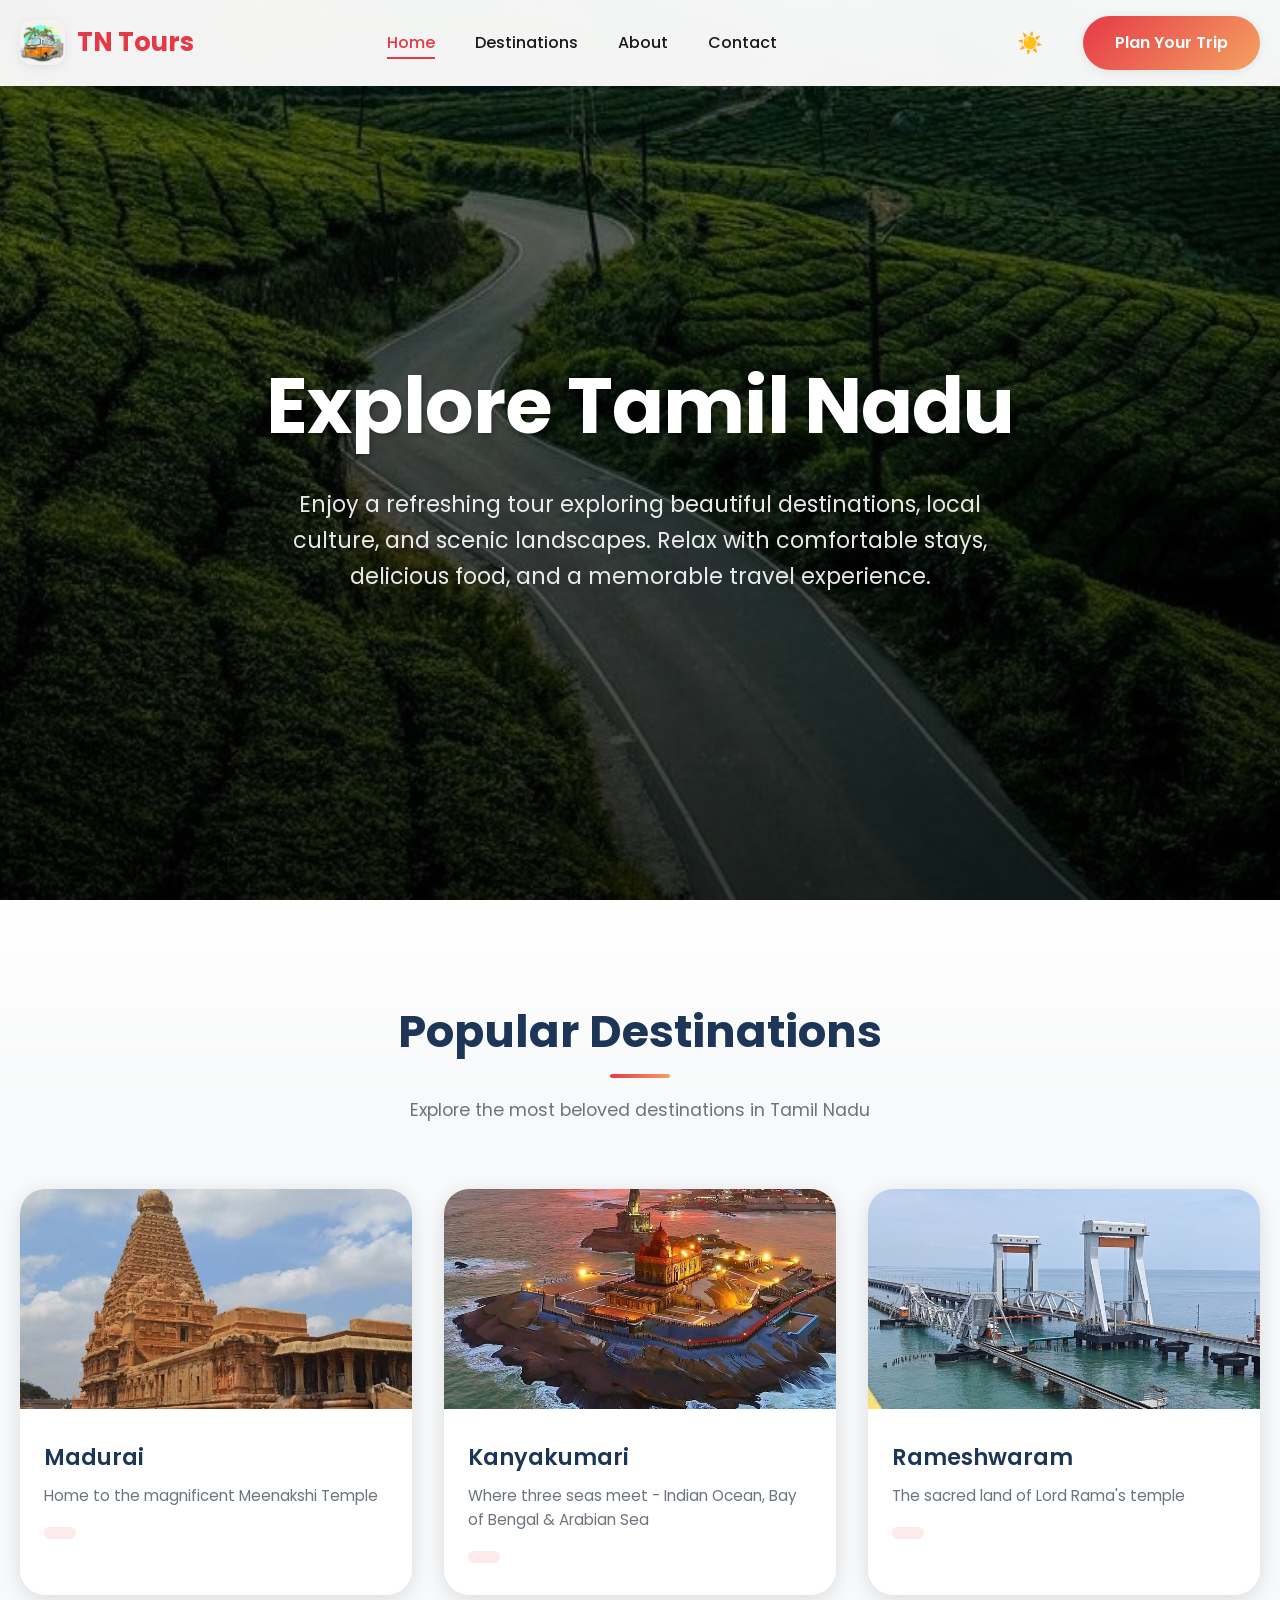
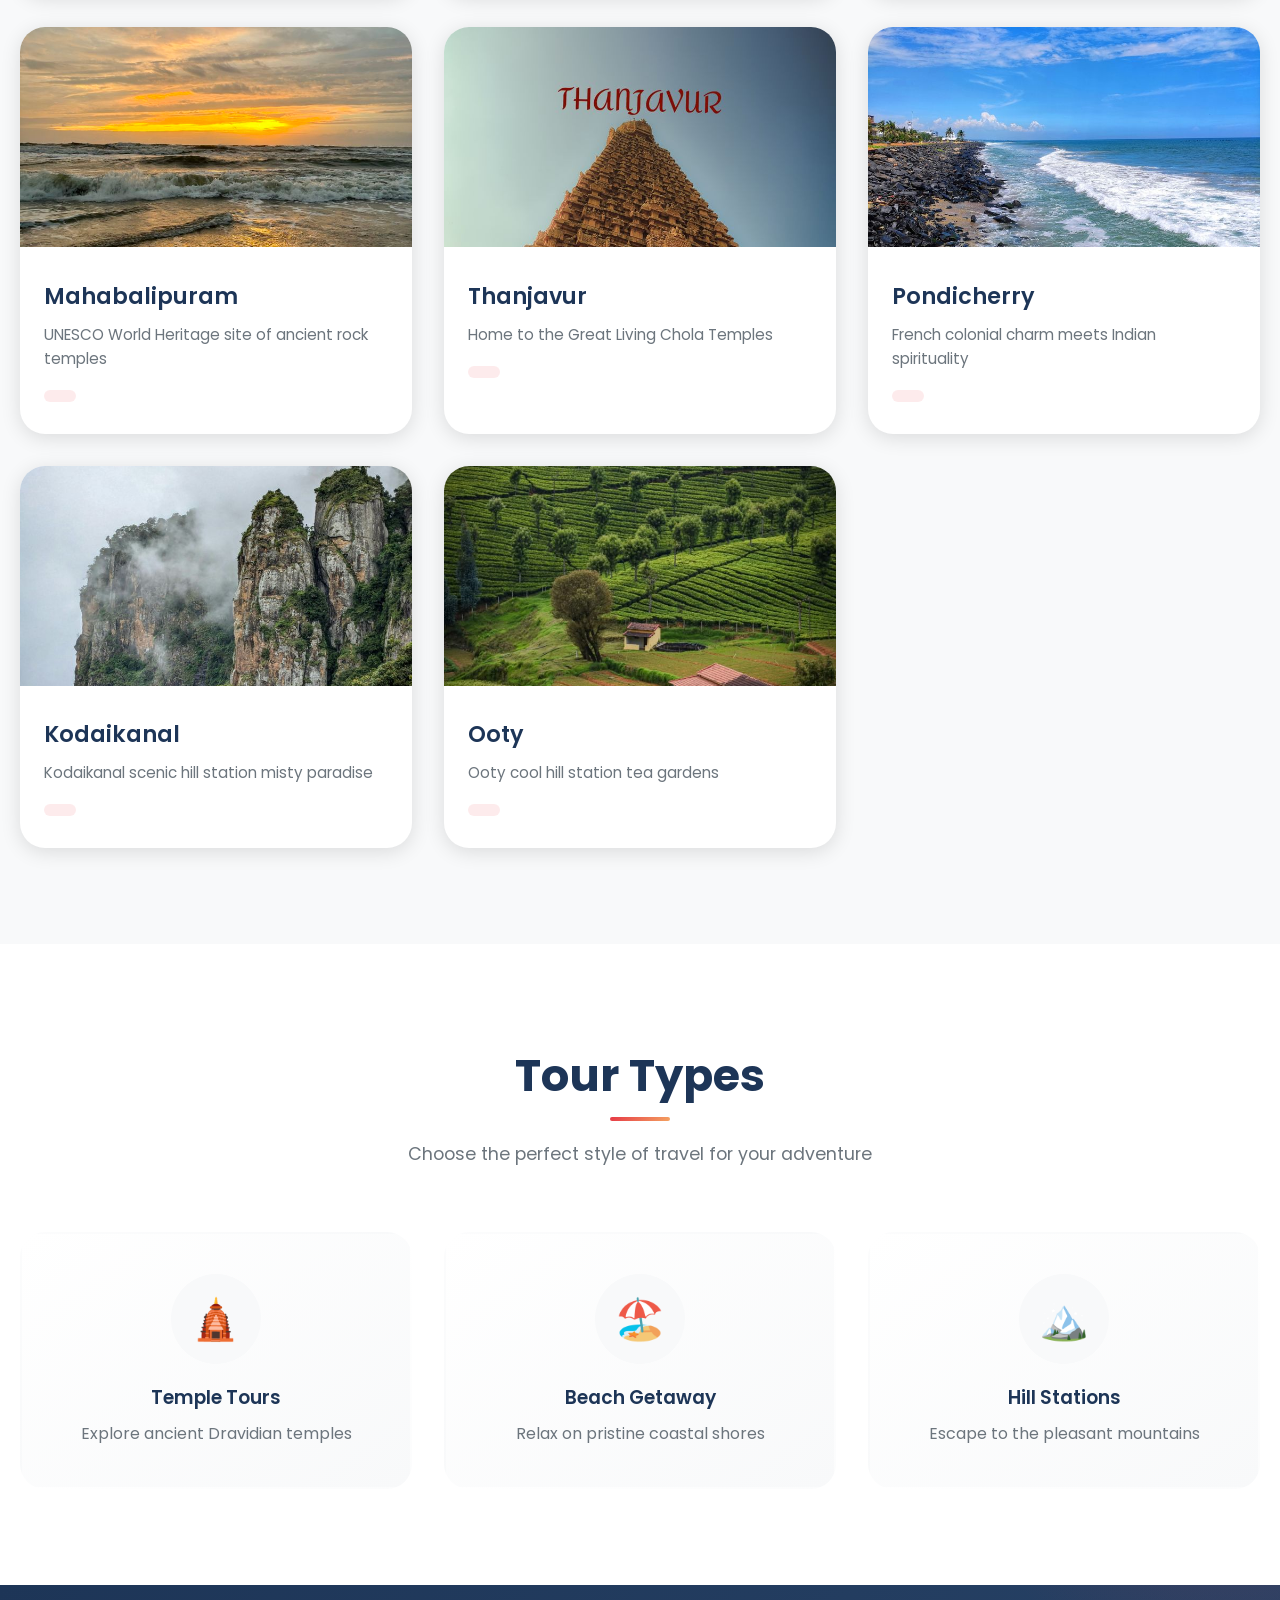
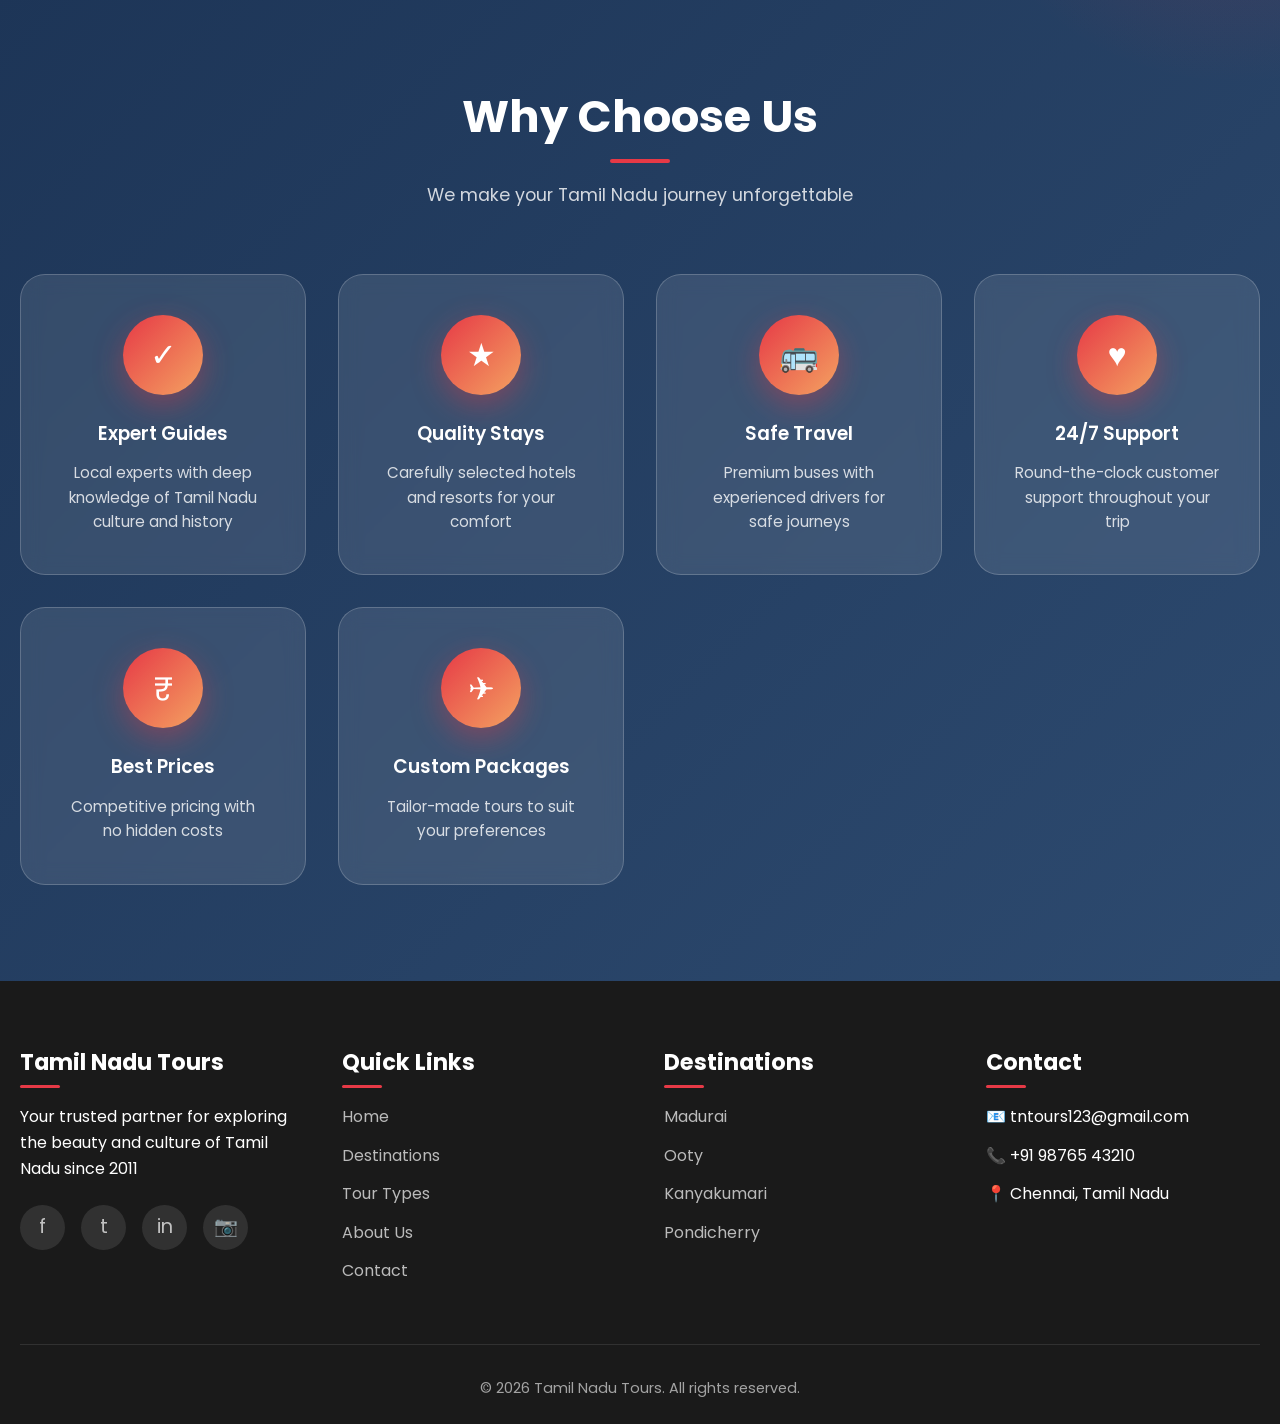
==== commit 3147b649: "added files" ====
--- a/index.html
+++ b/index.html
@@ -6,7 +6,7 @@
     <title>Tamil Nadu Tour - Explore the Land of Temples</title>
     <meta name="description" content="Discover the ancient temples, pristine beaches, and rich cultural heritage of South India's most enchanting destination">
     <link href="https://fonts.googleapis.com/css2?family=Poppins:wght@300;400;500;600;700&display=swap" rel="stylesheet">
-    <link rel="stylesheet" href="../CSS/styles.css">
+    <link rel="stylesheet" href="./CSS/styles.css">
 </head>
 <body>
     <div class="loading">
@@ -23,9 +23,9 @@
                 <ul class="nav-links">
                     <li><a href="index.html" class="active">Home</a></li>
                     <li><a href="#destinations">Destinations</a></li>
-                    <li><a href="about.html">About</a></li>
-                    <li><a href="contact.html">Contact</a></li>
-                    <li><a href="booking.html" class="mobile-cta">Book Now</a></li>
+                    <li><a href="./PAGES/about.html">About</a></li>
+                    <li><a href="./PAGES/contact.html">Contact</a></li>
+                    <li><a href="./PAGES/booking.html" class="mobile-cta">Book Now</a></li>
                 </ul>
                 <div class="nav-actions">
                     <button class="theme-toggle" id="themeToggle" aria-label="Toggle theme">
@@ -38,7 +38,7 @@
                         <span></span>
                     </div>
                 </div>
-                <a href="booking.html" class="btn">Plan Your Trip</a>
+                <a href="./PAGES/booking.html" class="btn">Plan Your Trip</a>
             </nav>
         </div>
     </header>
@@ -231,8 +231,8 @@
                         <li><a href="#">Home</a></li>
                         <li><a href="#destinations">Destinations</a></li>
                         <li><a href="#tour-types">Tour Types</a></li>
-                        <li><a href="about.html">About Us</a></li>
-                        <li><a href="contact.html">Contact</a></li>
+                        <li><a href="./PAGES/about.html">About Us</a></li>
+                        <li><a href="./PAGES/contact.html">Contact</a></li>
                     </ul>
                 </div>
                 
@@ -261,6 +261,6 @@
             </div>
         </div>
     </footer>
-    <script src="../JS/script.js"></script>
+    <script src="./JS/script.js"></script>
 </body>
 </html>
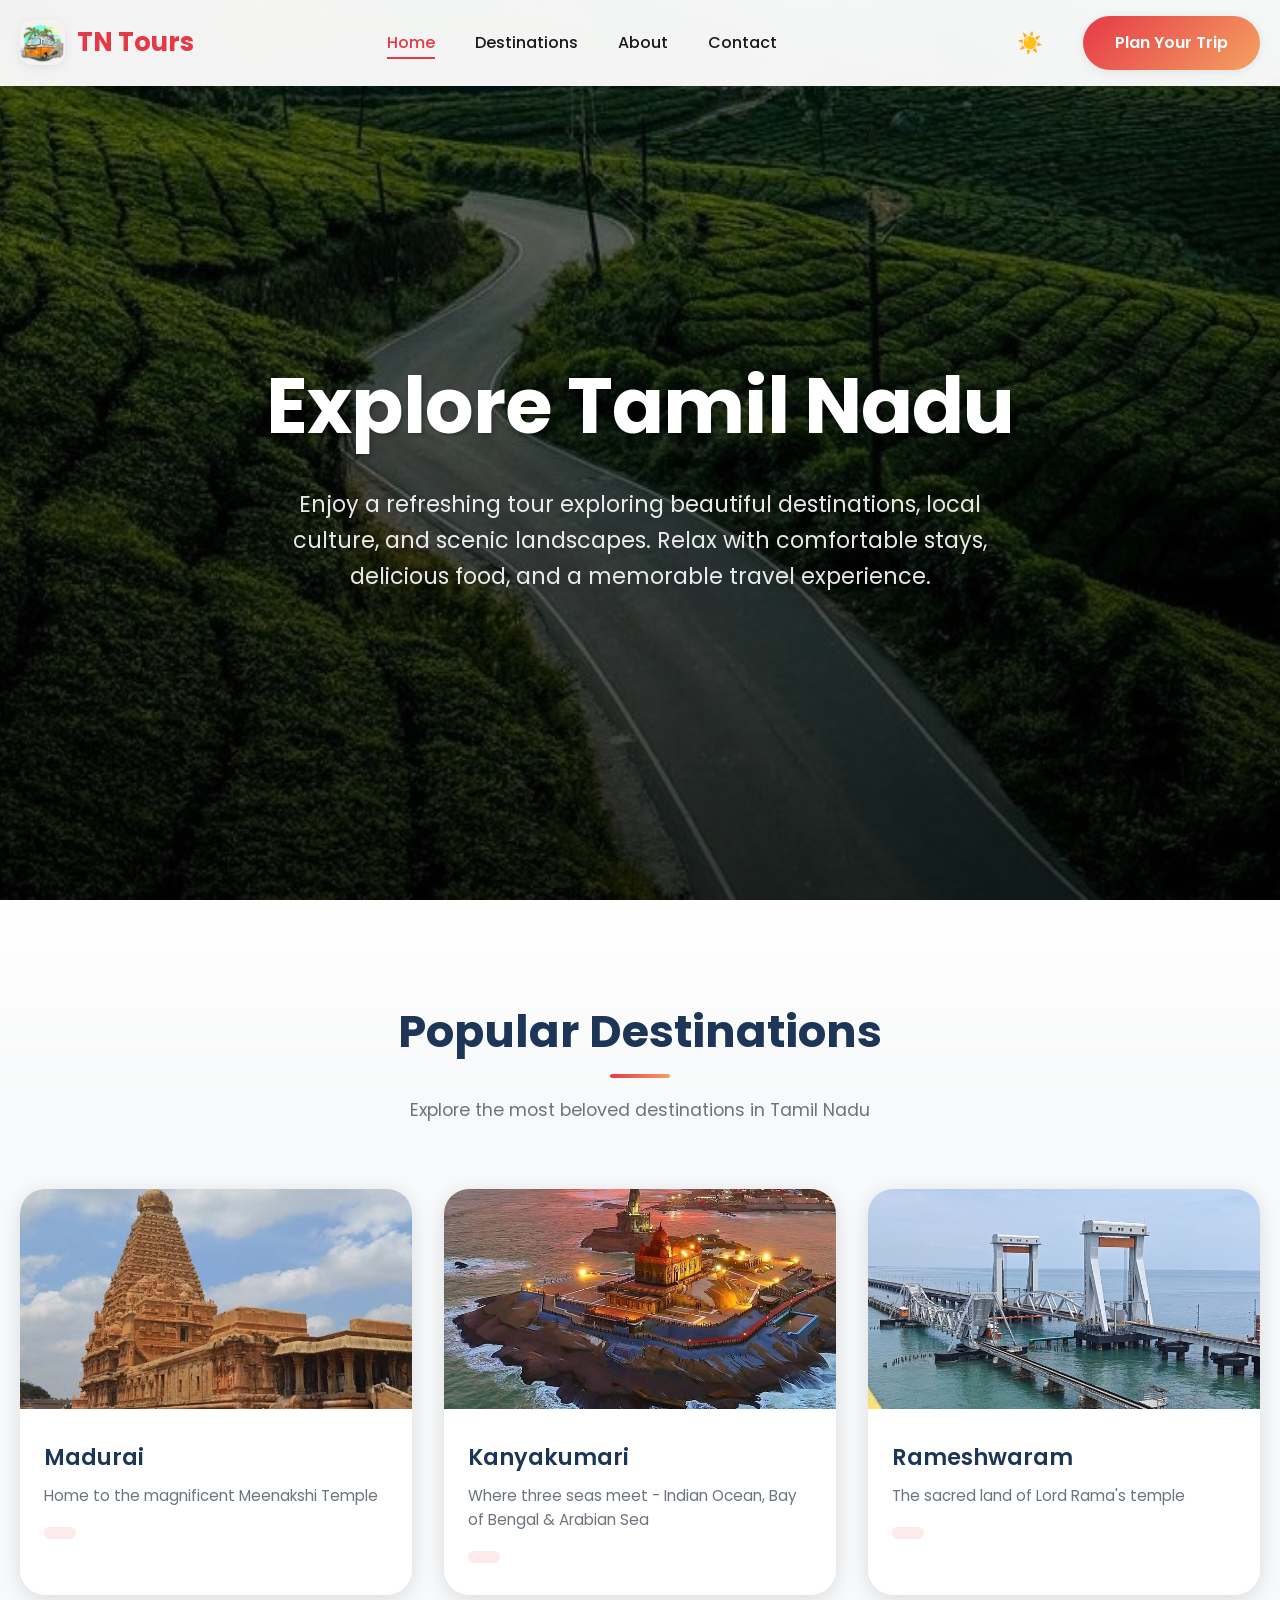
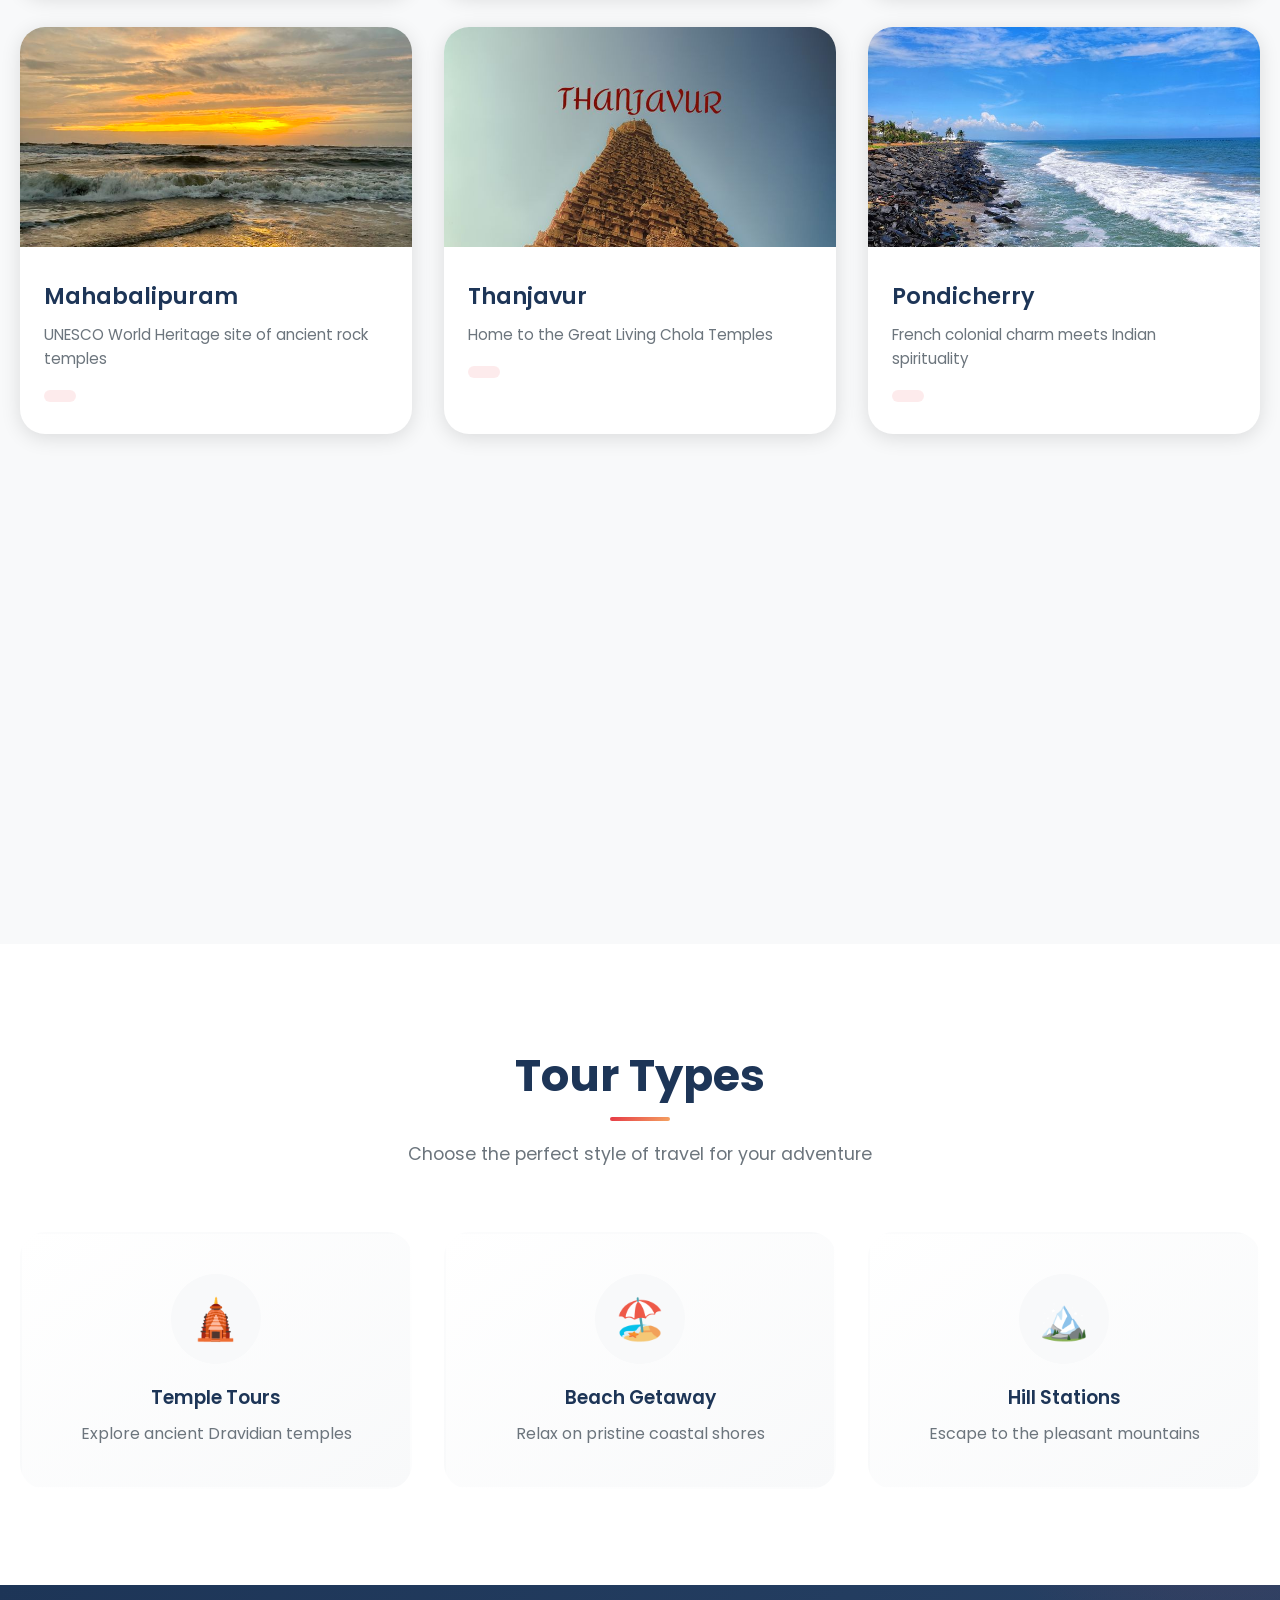
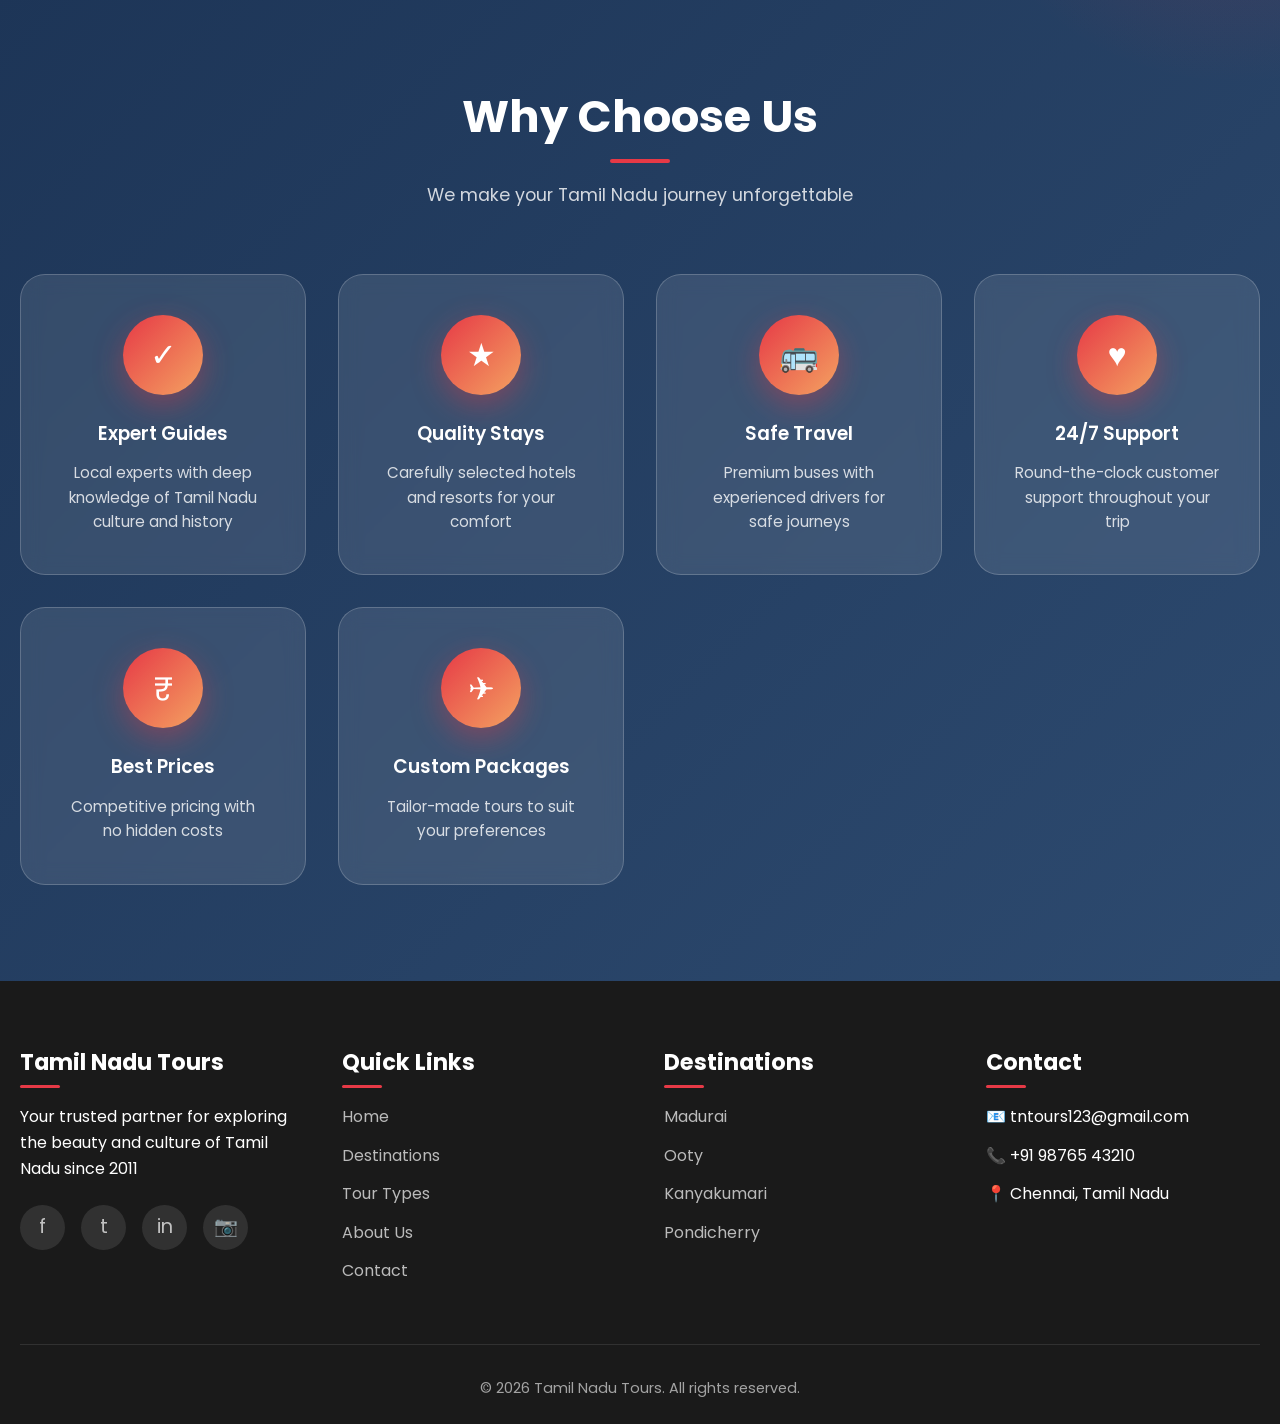
==== commit 38898598: "fix a bugs" ====
--- a/index.html
+++ b/index.html
@@ -16,12 +16,12 @@
     <header>
         <div class="container">
             <nav>
-                <a href="#" class="logo">
+                <a href="./index.html" class="logo">
                     <img src="../IMG/logo.png" alt="Tamil Nadu Tours">
                     TN Tours
                 </a>
                 <ul class="nav-links">
-                    <li><a href="index.html" class="active">Home</a></li>
+                    <li><a href="./index.html" class="active">Home</a></li>
                     <li><a href="#destinations">Destinations</a></li>
                     <li><a href="./PAGES/about.html">About</a></li>
                     <li><a href="./PAGES/contact.html">Contact</a></li>
--- a/CSS/styles.css
+++ b/CSS/styles.css
@@ -306,7 +306,7 @@
 /* Hero Section */
 .hero {
     height: 100vh;
-    background: linear-gradient(rgba(0,0,0,0.3), rgba(0,0,0,0.4)), url('../IMG/tour\ card.jpg');
+    background: linear-gradient(rgba(0,0,0,0.3), rgba(0,0,0,0.4)), url('../IMG/tour%20card.jpg');
     background-size: cover;
     background-position: center;
     background-attachment: fixed;
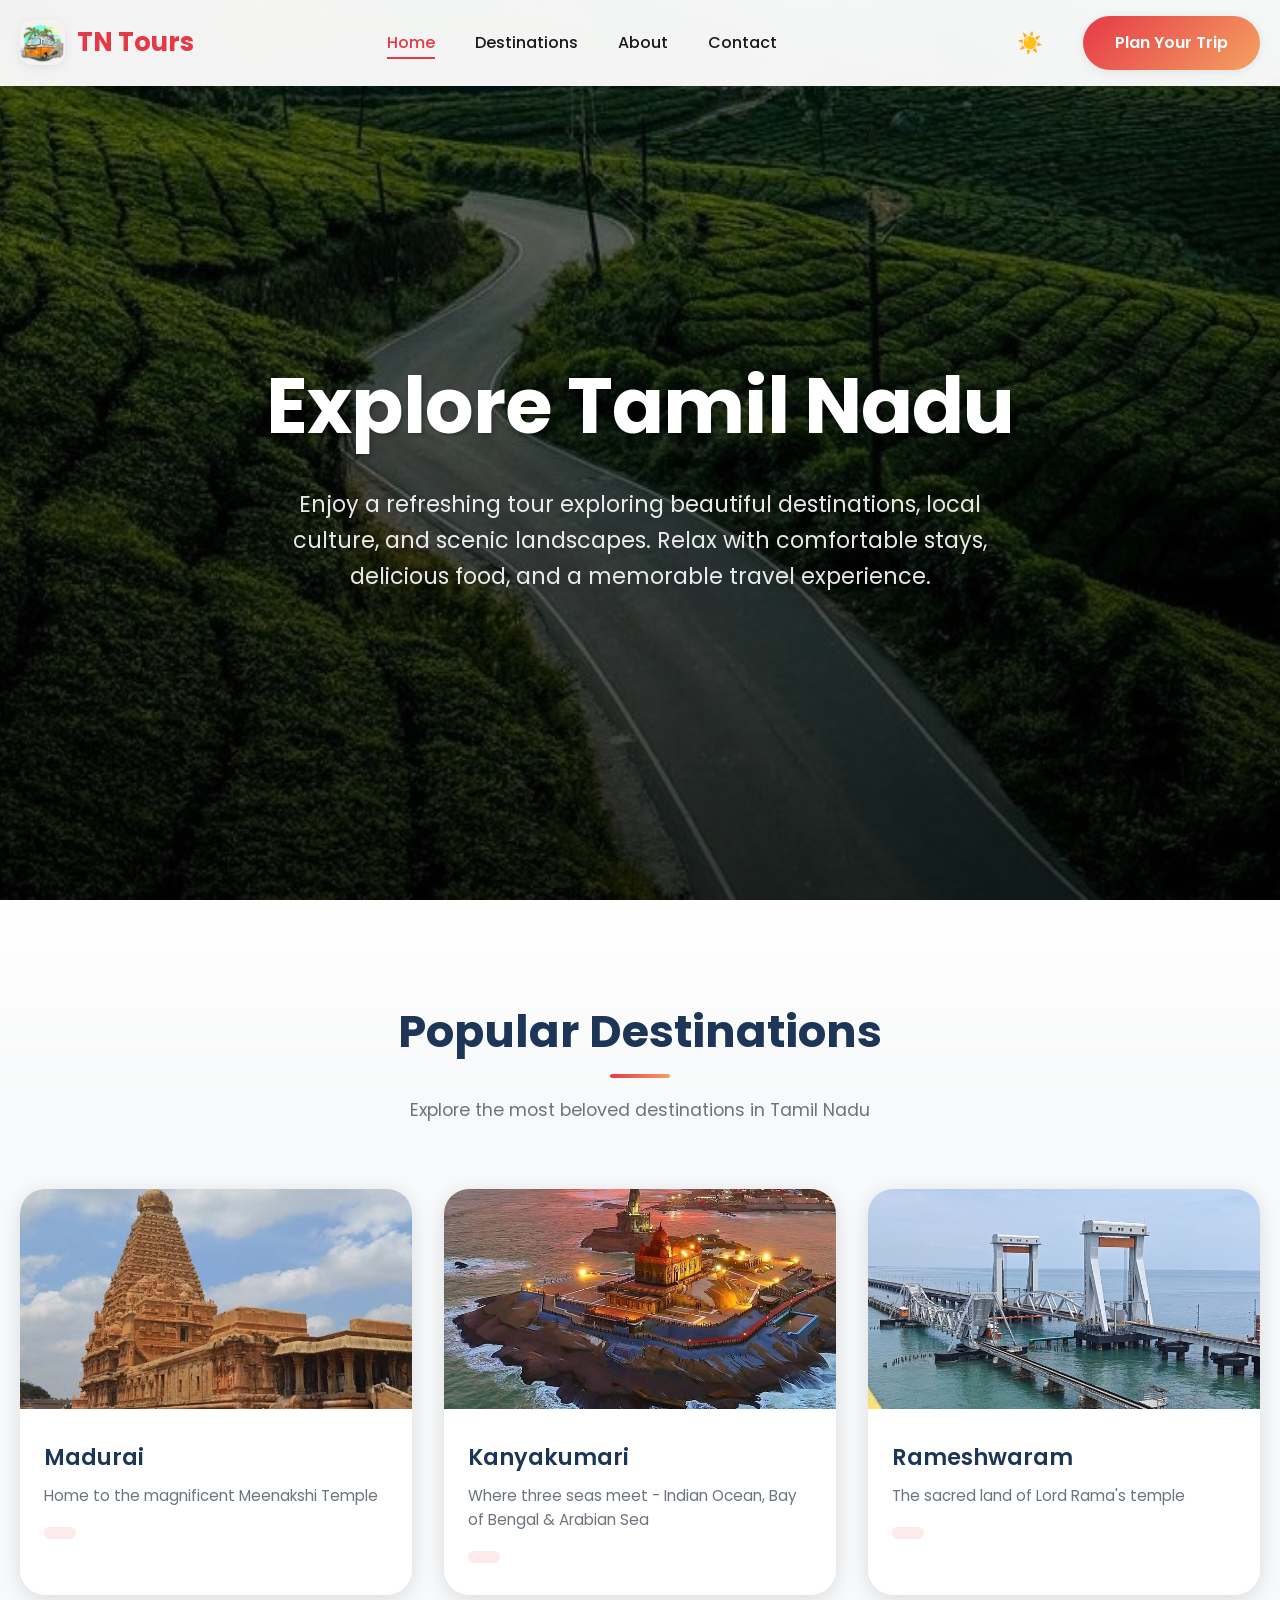
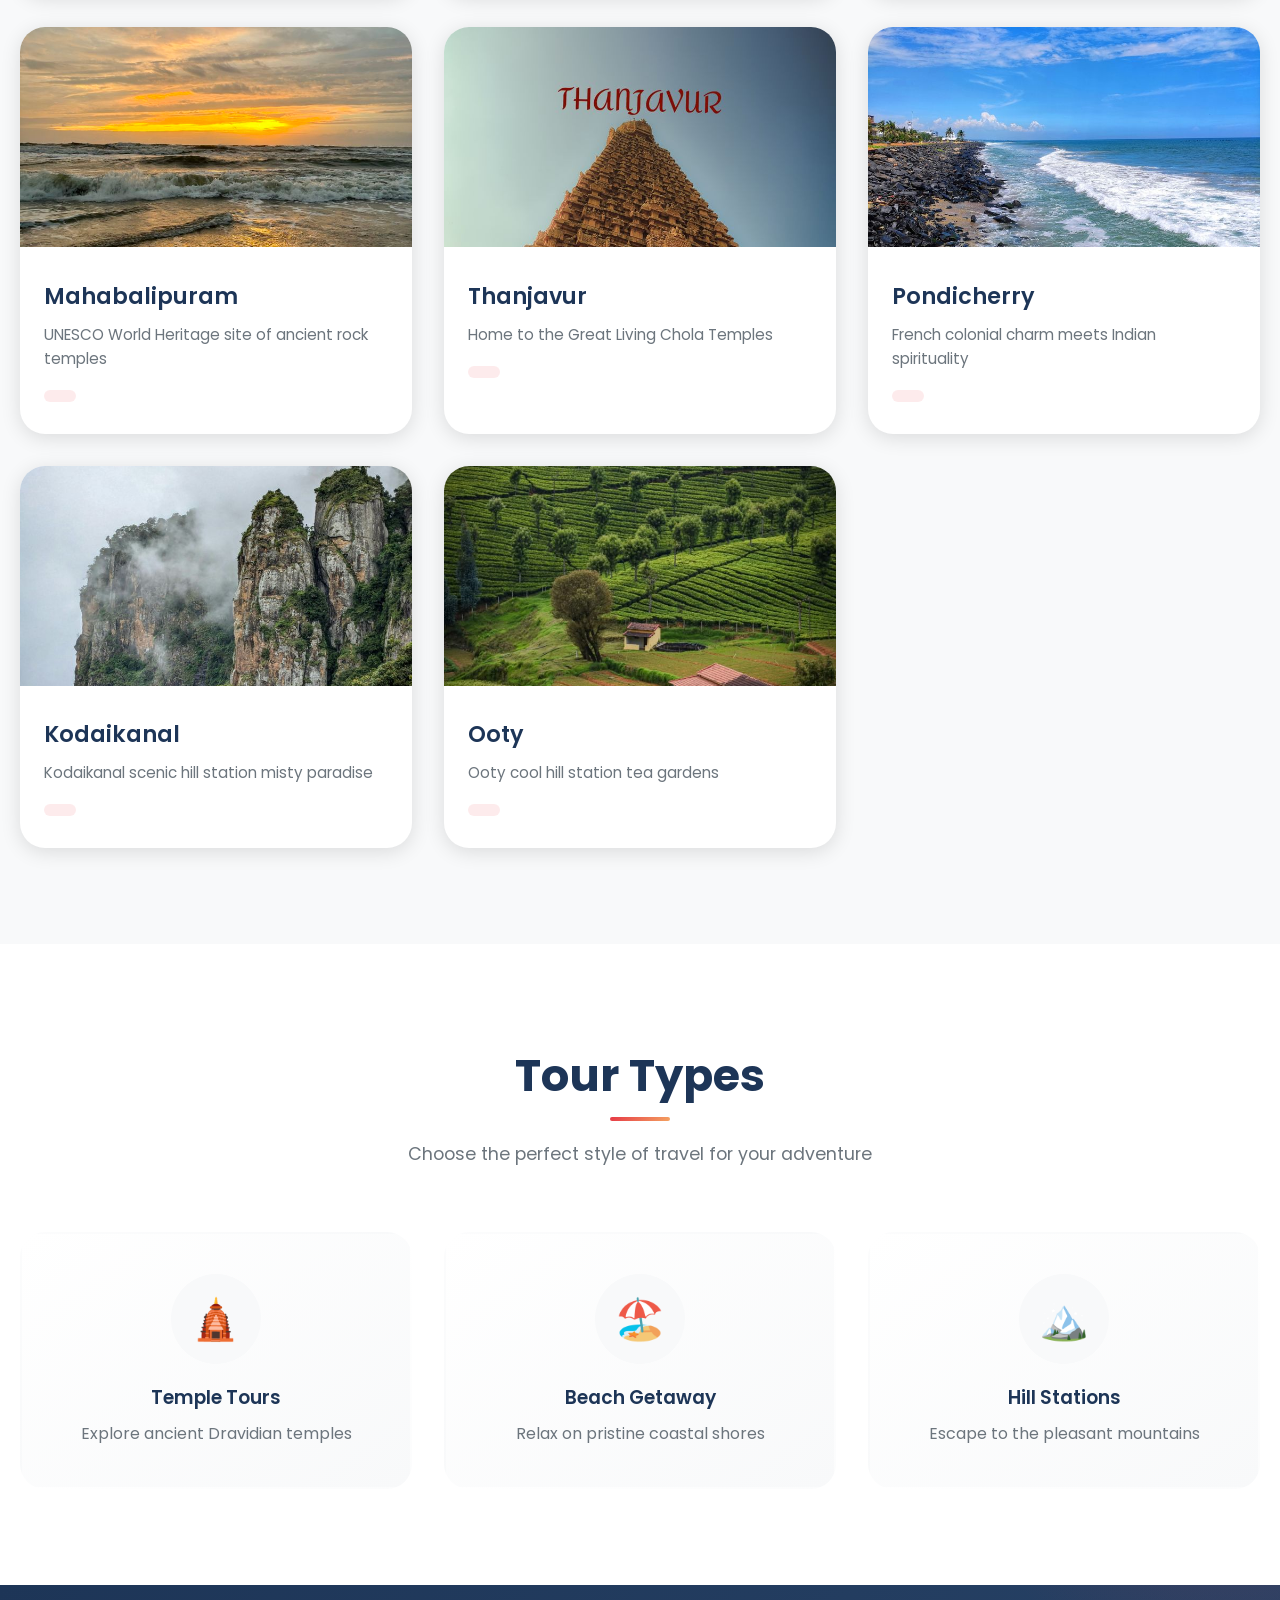
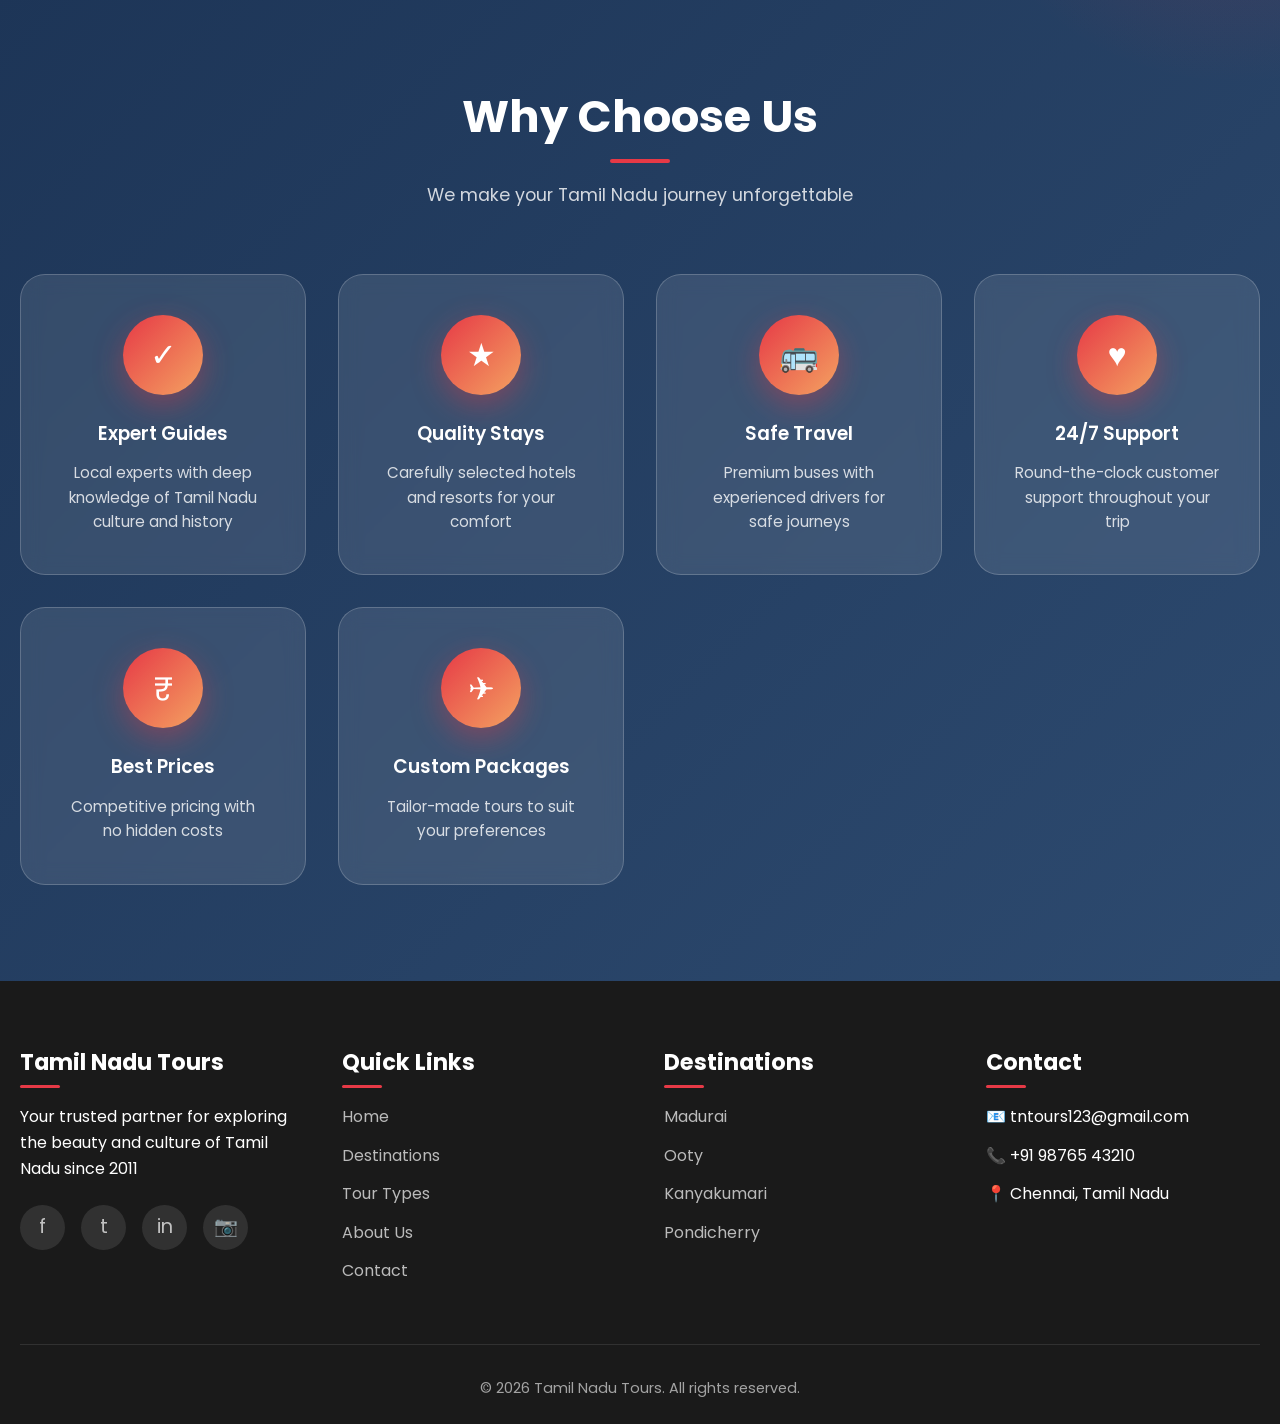
==== commit f48dfc09: "update" ====
--- a/index.html
+++ b/index.html
@@ -22,7 +22,7 @@
                 </a>
                 <ul class="nav-links">
                     <li><a href="./index.html" class="active">Home</a></li>
-                    <li><a href="#destinations">Destinations</a></li>
+                    <li><a href="./index.html#destinations">Destinations</a></li>
                     <li><a href="./PAGES/about.html">About</a></li>
                     <li><a href="./PAGES/contact.html">Contact</a></li>
                     <li><a href="./PAGES/booking.html" class="mobile-cta">Book Now</a></li>
--- a/CSS/styles.css
+++ b/CSS/styles.css
@@ -913,6 +913,234 @@
     background: var(--light-alt);
 }
 
+/* Submit Page - Booking Summary */
+.submit-wrapper {
+    max-width: 800px;
+    margin: 0 auto;
+}
+
+.booking-card {
+    background: var(--white);
+    border-radius: var(--radius-lg);
+    box-shadow: var(--shadow-lg);
+    overflow: hidden;
+}
+
+[data-theme="dark"] .booking-card {
+    background: var(--dark-alt);
+}
+
+.booking-header {
+    background: linear-gradient(135deg, var(--secondary) 0%, var(--secondary-light) 100%);
+    padding: 2.5rem;
+    text-align: center;
+    color: var(--white);
+}
+
+.booking-header h2 {
+    font-size: 1.8rem;
+    margin-bottom: 0.5rem;
+    color: var(--white);
+}
+
+.booking-header p {
+    opacity: 0.9;
+    font-size: 1rem;
+    color: rgba(255,255,255,0.9);
+}
+
+.booking-details {
+    padding: 2rem;
+}
+
+.detail-section {
+    margin-bottom: 2rem;
+}
+
+.detail-section:last-child {
+    margin-bottom: 0;
+}
+
+.detail-section h4 {
+    color: var(--secondary);
+    font-size: 1.1rem;
+    margin-bottom: 1rem;
+    display: flex;
+    align-items: center;
+    gap: 0.5rem;
+}
+
+[data-theme="dark"] .detail-section h4 {
+    color: var(--white);
+}
+
+.detail-icon {
+    font-size: 1.2rem;
+}
+
+.detail-grid {
+    display: grid;
+    grid-template-columns: repeat(2, 1fr);
+    gap: 1rem;
+}
+
+.detail-item {
+    background: var(--light);
+    padding: 1rem;
+    border-radius: var(--radius-md);
+    display: flex;
+    flex-direction: column;
+    gap: 0.3rem;
+}
+
+[data-theme="dark"] .detail-item {
+    background: var(--dark-alt);
+}
+
+.detail-label {
+    font-size: 0.85rem;
+    color: var(--gray);
+    font-weight: 500;
+}
+
+.detail-value {
+    font-size: 1rem;
+    color: var(--dark);
+    font-weight: 600;
+}
+
+[data-theme="dark"] .detail-value {
+    color: var(--white);
+}
+
+.price-section {
+    padding: 0 2rem 2rem;
+}
+
+.price-section h4 {
+    color: var(--secondary);
+    font-size: 1.1rem;
+    margin-bottom: 1rem;
+    display: flex;
+    align-items: center;
+    gap: 0.5rem;
+}
+
+[data-theme="dark"] .price-section h4 {
+    color: var(--white);
+}
+
+.price-list {
+    background: var(--light);
+    border-radius: var(--radius-md);
+    padding: 1.5rem;
+    border: 1px solid var(--light-alt);
+}
+
+[data-theme="dark"] .price-list {
+    background: var(--dark-alt);
+    border-color: var(--light);
+}
+
+.price-row {
+    display: flex;
+    justify-content: space-between;
+    padding: 0.8rem 0;
+    border-bottom: 1px solid var(--light-alt);
+    font-size: 0.95rem;
+}
+
+[data-theme="dark"] .price-row {
+    border-color: var(--light);
+}
+
+.price-row:last-child {
+    border-bottom: none;
+}
+
+.price-row.total {
+    border-top: 2px solid var(--primary);
+    margin-top: 0.5rem;
+    padding-top: 1rem;
+    font-size: 1.2rem;
+    font-weight: 700;
+    color: var(--primary);
+}
+
+.price-note {
+    text-align: center;
+    padding: 0 2rem 1rem;
+    color: var(--gray);
+    font-size: 0.9rem;
+}
+
+[data-theme="dark"] .price-note {
+    color: var(--gray-light);
+}
+
+.action-buttons {
+    padding: 1.5rem 2rem 2rem;
+    display: flex;
+    flex-direction: column;
+    gap: 1rem;
+}
+
+.action-buttons .btn {
+    width: 100%;
+    justify-content: center;
+    padding: 16px 32px;
+}
+
+.action-buttons .btn-primary {
+    background: var(--primary);
+}
+
+.action-buttons .btn-outline {
+    background: transparent;
+    border: 2px solid var(--gray);
+    color: var(--gray);
+}
+
+.action-buttons .btn-outline:hover {
+    border-color: var(--secondary);
+    color: var(--secondary);
+}
+
+/* Mobile Responsive */
+@media (max-width: 768px) {
+    .submit-wrapper {
+        padding: 0 15px;
+    }
+    
+    .booking-header {
+        padding: 2rem 1.5rem;
+    }
+    
+    .booking-header h2 {
+        font-size: 1.5rem;
+    }
+    
+    .booking-details {
+        padding: 1.5rem;
+    }
+    
+    .detail-grid {
+        grid-template-columns: 1fr;
+    }
+    
+    .price-section {
+        padding: 0 1.5rem 1.5rem;
+    }
+    
+    .price-note {
+        padding: 0 1.5rem 1rem;
+    }
+    
+    .action-buttons {
+        padding: 1rem 1.5rem 1.5rem;
+    }
+}
+
 .section-heading {
     grid-column: 1 / -1;
     font-size: 1.2rem;
@@ -934,10 +1162,13 @@
     display: grid;
     grid-template-columns: repeat(2, 1fr);
     gap: 1.5rem;
-    margin-bottom: 2rem;
-    padding: 1.5rem;
-    background: var(--light-alt);
-    border-radius: var(--radius-md);
+}
+
+@media (max-width: 576px) {
+    .form-grid {
+        grid-template-columns: 1fr;
+        gap: 1rem;
+    }
 }
 
 .form-group {
@@ -1903,6 +2134,37 @@
     gap: 4rem;
 }
 
+@media (max-width: 992px) {
+    .contact-grid {
+        grid-template-columns: 1fr;
+        gap: 2rem;
+    }
+}
+
+@media (max-width: 576px) {
+    .contact-section {
+        padding: 3rem 0;
+    }
+    
+    .contact-info h2 {
+        font-size: 1.8rem;
+    }
+    
+    .contact-info > p {
+        font-size: 1rem;
+    }
+    
+    .contact-form-wrapper {
+        padding: 1.5rem;
+    }
+    
+    .form-grid {
+        grid-template-columns: 1fr;
+        padding: 1rem;
+        gap: 1rem;
+    }
+}
+
 .contact-info h2 {
     font-size: 2.5rem;
     color: var(--secondary);
@@ -1974,6 +2236,43 @@
     background: var(--light-alt);
 }
 
+@media (max-width: 576px) {
+    .contact-form-wrapper {
+        padding: 1.5rem;
+    }
+    
+    .contact-details {
+        gap: 1rem;
+    }
+    
+    .contact-item {
+        padding: 1rem;
+        gap: 0.8rem;
+    }
+    
+    .contact-icon {
+        font-size: 1.5rem;
+    }
+    
+    .contact-item h4 {
+        font-size: 1rem;
+    }
+    
+    .contact-item p {
+        font-size: 0.85rem;
+    }
+    
+    .social-links {
+        gap: 0.8rem;
+    }
+    
+    .social-links a {
+        width: 40px;
+        height: 40px;
+        font-size: 1rem;
+    }
+}
+
 .contact-form h3 {
     color: var(--secondary);
     margin-bottom: 1.5rem;
@@ -1994,6 +2293,25 @@
     justify-content: center;
 }
 
+@media (max-width: 576px) {
+    .map-section {
+        padding-bottom: 3rem;
+    }
+    
+    .map-placeholder {
+        height: 200px;
+        border-radius: var(--radius-md);
+    }
+    
+    .map-content h3 {
+        font-size: 1.4rem;
+    }
+    
+    .map-content p {
+        font-size: 0.9rem;
+    }
+}
+
 .map-content {
     text-align: center;
     color: var(--white);
@@ -2005,6 +2323,12 @@
     margin-bottom: 1rem;
 }
 
+@media (max-width: 576px) {
+    .map-icon {
+        font-size: 2.5rem;
+    }
+}
+
 .map-content h3 {
     font-size: 1.8rem;
     margin-bottom: 0.5rem;
@@ -2030,6 +2354,29 @@
     gap: 1.5rem;
 }
 
+@media (max-width: 576px) {
+    .faq-section {
+        padding: 3rem 0;
+    }
+    
+    .faq-grid {
+        grid-template-columns: 1fr;
+        gap: 1rem;
+    }
+    
+    .faq-item {
+        padding: 1.5rem;
+    }
+    
+    .faq-item h4 {
+        font-size: 1rem;
+    }
+    
+    .faq-item p {
+        font-size: 0.9rem;
+    }
+}
+
 .faq-item {
     padding: 2rem;
     background: var(--white);
